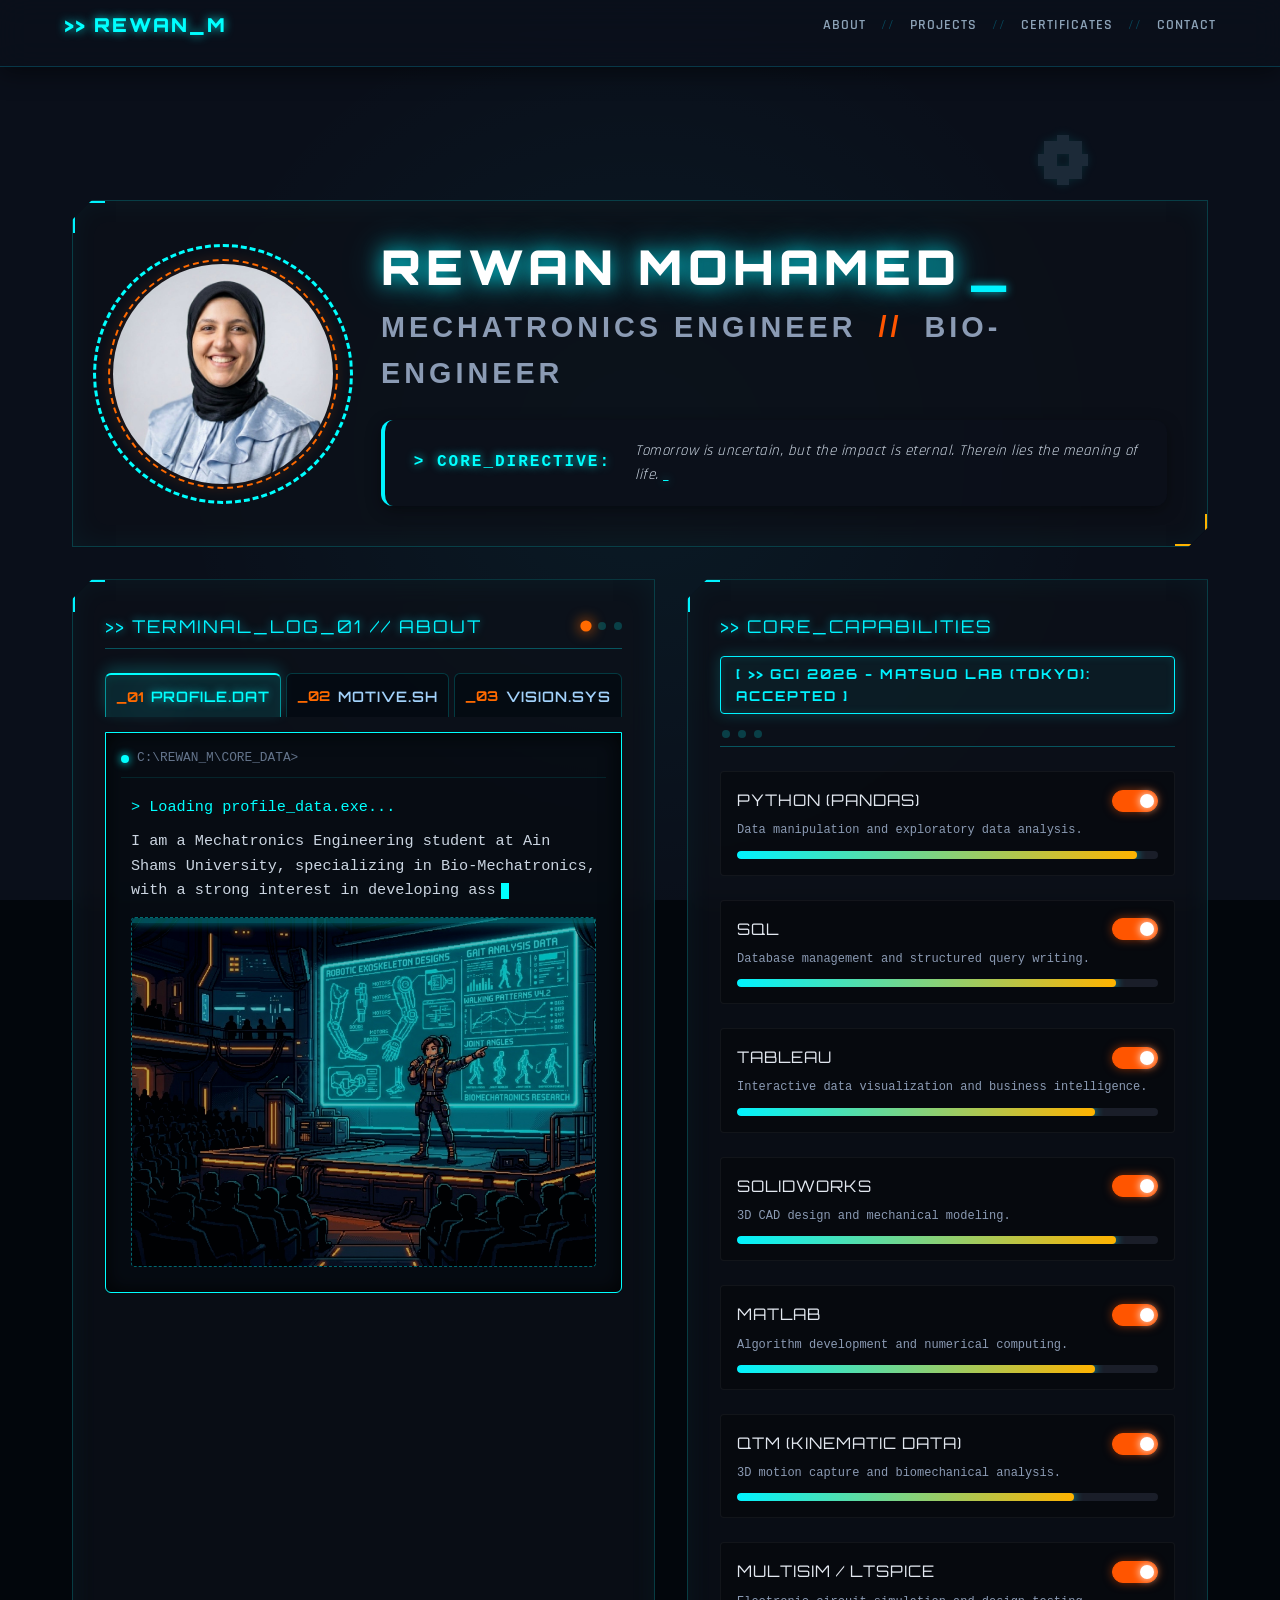
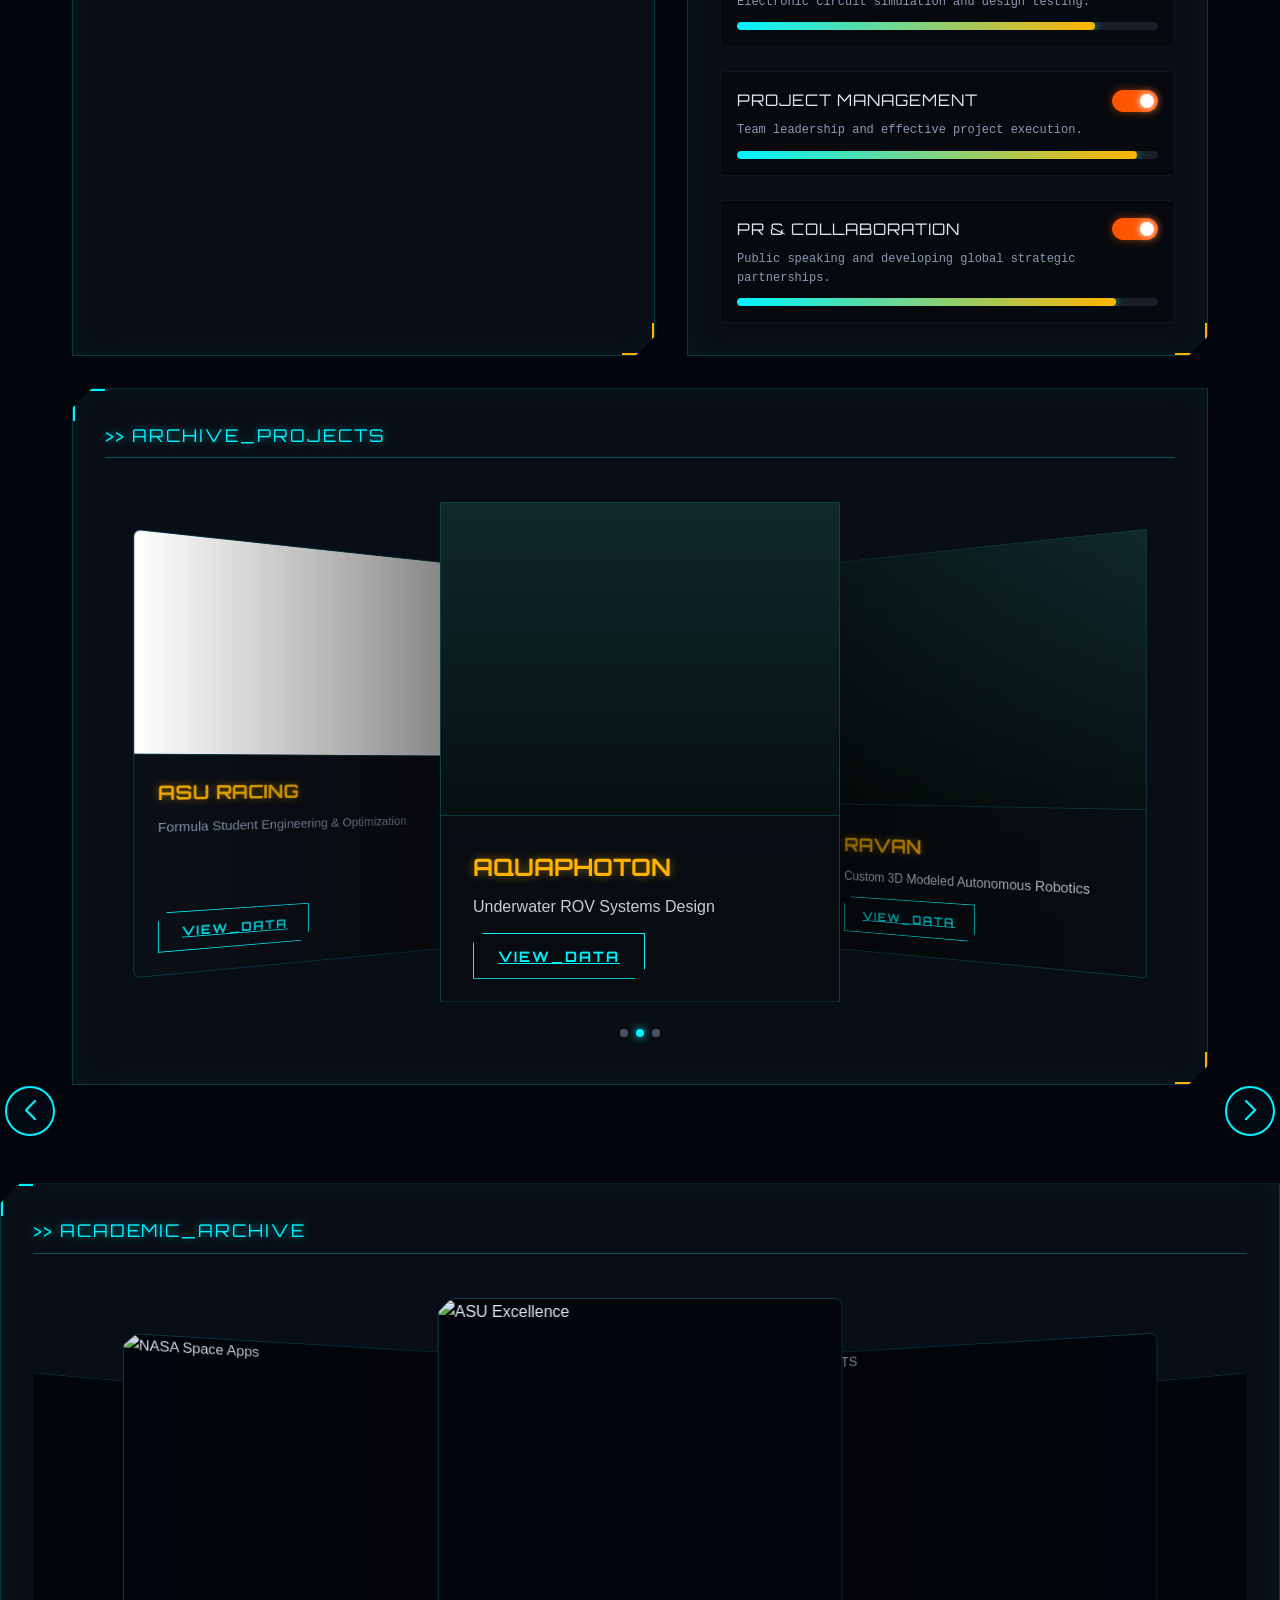
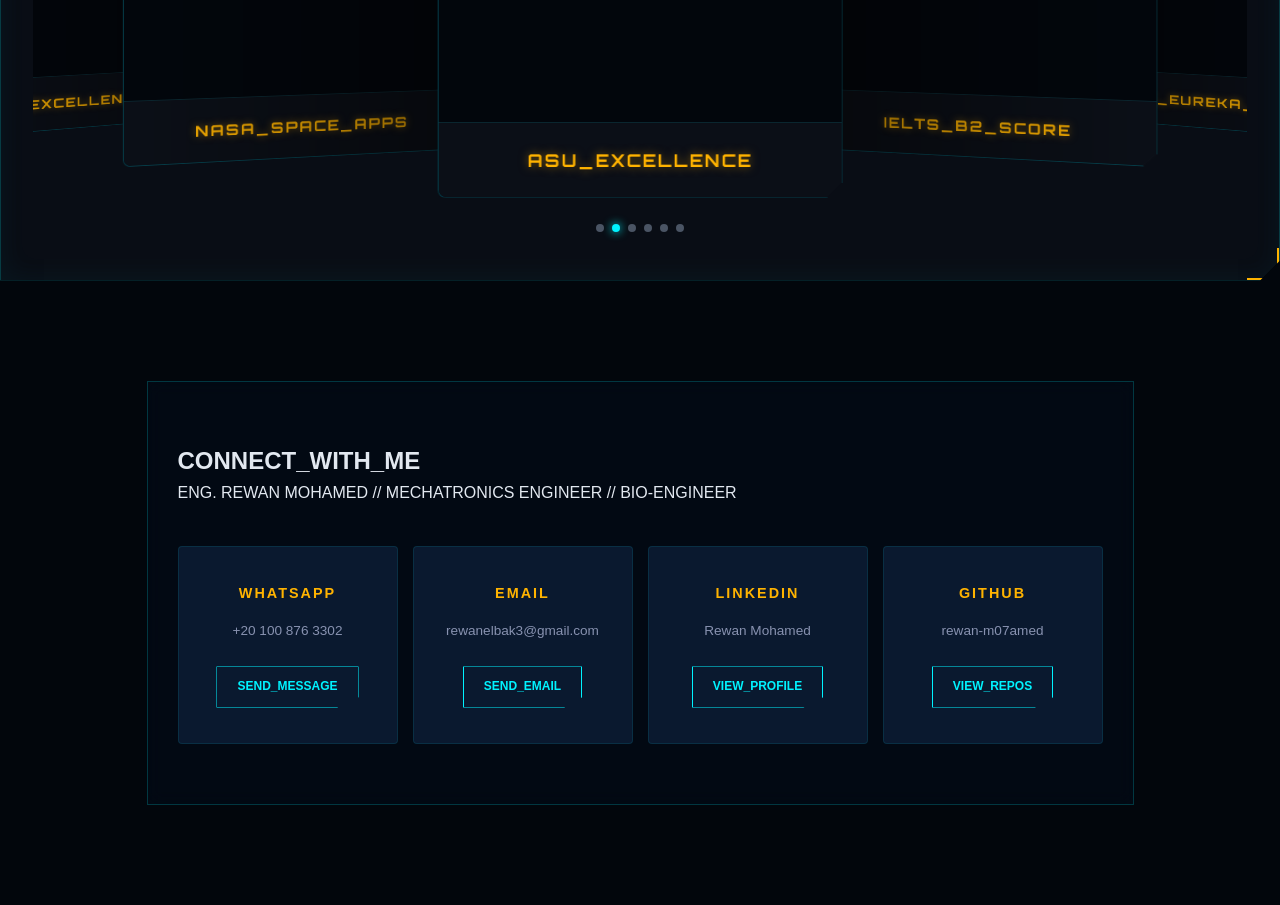
==== index.html @ 273f4caf "Add files via upload" ====
<!DOCTYPE html>
<html lang="en">

<head>
    <meta charset="UTF-8">
    <meta name="viewport" content="width=device-width, initial-scale=1.0">
    <title>Rewan Mohamed | Mechatronics & 3D Design</title>
    <meta name="description" content="Portfolio of Rewan Mohamed, Mechatronics Engineer & 3D Designer.">
    <!-- Swiper CSS -->
    <link rel="stylesheet" href="https://cdn.jsdelivr.net/npm/swiper@11/swiper-bundle.min.css" />
    <!-- Google Fonts -->
    <link
        href="https://fonts.googleapis.com/css2?family=Orbitron:wght@400;500;700;900&family=Rajdhani:wght@300;500;600;700&display=swap"
        rel="stylesheet">
    <link rel="stylesheet" href="style.css">
</head>

<body>

    <!-- Deep Background Mesh & Parallax -->
    <!-- True Deep Background Container -->
    <div class="minimal-lab-bg">
        <!-- Atmospheric Fog -->
        <div class="atmospheric-fog"></div>

        <!-- Floating Mechanical Elements (Fixed Positions) -->
        <div class="floating-mech-item mech-gear-set">
            <svg viewBox="0 0 16 16" fill="currentColor" shape-rendering="crispEdges" width="100%" height="100%">
                <path fill-rule="evenodd"
                    d="M6 0 h4 v2 h4 v4 h2 v4 h-2 v4 h-4 v2 h-4 v-2 h-4 v-4 h-2 v-4 h2 v-4 h4 v-2 z M6 6 h4 v4 h-4 z" />
            </svg>
        </div>
        <div class="floating-mech-item mech-gripper">
            <svg viewBox="0 0 16 16" fill="currentColor" shape-rendering="crispEdges" width="100%" height="100%">
                <path
                    d="M6 0h4v6h-4V0z M4 6h8v2H4V6z M2 8h4v6H2V8z M10 8h4v6h-4V8z M4 14h2v2H4v-2z M10 14h2v2h-2v-2z" />
            </svg>
        </div>
        <div class="floating-mech-item mech-microchip">
            <svg viewBox="0 0 16 16" fill="currentColor" shape-rendering="crispEdges" width="100%" height="100%">
                <path
                    d="M4 4h8v8H4V4z M6 2h1v2H6V2z M9 2h1v2H9V2z M6 12h1v2H6v-2z M9 12h1v2H9v-2z M2 6h2v1H2V6z M2 9h2v1H2V9z M12 6h2v1h-2V6z M12 9h2v1h-2V9z" />
            </svg>
        </div>
    </div>
    <!-- Floating Cyber Navbar -->
    <nav class="cyber-navbar veil-navbar">
        <div class="nav-logo">&gt;&gt; REWAN_M</div>
        <div class="nav-links">
            <a href="#about" class="nav-item">ABOUT</a>
            <a href="#projects" class="nav-item">PROJECTS</a>
            <a href="#certificates" class="nav-item">CERTIFICATES</a>
            <a href="#contact" class="nav-item">CONTACT</a>
        </div>
        <!-- Pixel Data Strip -->

    </nav>

    <main class="dashboard">
        <!-- Floating Profile Banner -->
        <header class="panel profile-banner" style="margin-top: 100px;">
            <div class="panel-corners"></div>
            <div class="profile-content">
                <div class="avatar-container">
                    <div class="radar-ring"></div>
                    <div class="inner-ring"></div>
                    <img src="rawan image.jpeg" alt="Rewan Mohamed" class="profile-image">
                </div>
                <div class="profile-info">
                    <div class="title-wrapper"
                        style="display: flex; align-items: flex-end; gap: 20px; white-space: nowrap;">
                        <h1 class="neon-text" style="margin-bottom: 0; font-size: clamp(2rem, 4vw, 3rem);">REWAN
                            MOHAMED<span class="bixel-cursor">_</span></h1>

                    </div>
                    <h2 class="subtitle" style="margin-top: 10px;">MECHATRONICS ENGINEER <span class="divider">//</span>
                        BIO-ENGINEER</h2>
                    <div class="system-status quote-badge">
                        <span class="status-label">&gt; CORE_DIRECTIVE:</span>
                        <span class="quote-text">
                            Tomorrow is uncertain, but the impact is eternal. Therein lies the meaning of life.<span
                                class="quote-cursor">_</span>
                        </span>
                    </div>
                </div>
            </div>
        </header>

        <!-- Terminal Module (Interactive Command Line) -->
        <section class="panel about-module" id="about">
            <div class="panel-corners"></div>
            <div class="panel-header">
                <span class="panel-title" id="terminal-title">&gt;&gt; TERMINAL_LOG_01</span>
                <span class="panel-controls">
                    <!-- النقط التلاتة بالترتيب -->
                    <i id="dot-about" class="indicator-dot"></i>
                    <i id="dot-motivation" class="indicator-dot"></i>
                    <i id="dot-vision" class="indicator-dot"></i>
                </span>
            </div>

            <div class="terminal-wrapper">
                <!-- 1. أزرار التحكم (التابات) اترفعوا فوق -->
                <div class="terminal-controls top-tabs">
                    <button class="cyber-tab active" data-target="about">
                        <span class="tab-index">_01</span>
                        <span class="tab-label">PROFILE.DAT</span>
                    </button>
                    <button class="cyber-tab" data-target="motivation">
                        <span class="tab-index">_02</span>
                        <span class="tab-label">MOTIVE.SH</span>
                    </button>
                    <button class="cyber-tab" data-target="vision">
                        <span class="tab-index">_03</span>
                        <span class="tab-label">VISION.SYS</span>
                    </button>
                </div>

                <!-- 2. شاشة العرض الداخلية -->
                <div class="terminal-display">
                    <div class="terminal-top-bar">
                        <span class="status-dot"></span>
                        <span class="path-text">C:\REWAN_M\CORE_DATA&gt;</span>
                    </div>

                    <div class="display-layout">
                        <!-- مساحة النص (دخلناها لجوا شوية) -->
                        <div class="terminal-body" id="terminal-screen">
                            <p class="cmd-text">&gt; Loading profile_data.exe...</p>
                            <span id="typed-text"></span><span class="typing-cursor"></span>
                        </div>

                        <!-- 3. مساحة عرض الصورة بستايل سايبربانك -->
                        <div class="terminal-image-container">
                            <div class="cyber-scanline"></div>
                            <!-- الصور دي هتتغير بالجافاسكريبت -->
                            <img id="dynamic-image" src="about-img.jpg" alt="AI Generated Visual">
                        </div>
                    </div>
                </div>
            </div>
        </section>
        <!-- Skills Dashboard -->
        <section class="panel skills-dashboard">
            <div class="panel-corners"></div>
            <div class="panel-header" style="flex-wrap: wrap; gap: 1rem;">
                <span class="panel-title">&gt;&gt; CORE_CAPABILITIES</span>
                <div class="gci-badge">[ &gt;&gt; GCI 2026 - MATSUO LAB (TOKYO): ACCEPTED ]</div>
                <span class="panel-controls">
                    <i></i><i></i><i></i>
                </span>
            </div>
            <div class="skills-grid">

                <!-- 1. Python -->
                <div class="skill-item">
                    <div class="skill-label">
                        <span>PYTHON (PANDAS)</span>
                        <div class="toggle">
                            <input type="checkbox" id="t1" checked disabled>
                            <label for="t1"></label>
                        </div>
                    </div>
                    <div class="skill-desc"
                        style="color: #8b9bb4; font-size: 0.75rem; margin-top: -5px; margin-bottom: 10px; font-family: monospace;">
                        Data manipulation and exploratory data analysis.</div>
                    <div class="progress-track">
                        <div class="progress-fill" style="width: 95%;"></div>
                        <div class="progress-glow" style="width: 95%;"></div>
                    </div>
                </div>

                <!-- 2. SQL -->
                <div class="skill-item">
                    <div class="skill-label">
                        <span>SQL</span>
                        <div class="toggle">
                            <input type="checkbox" id="t2" checked disabled>
                            <label for="t2"></label>
                        </div>
                    </div>
                    <div class="skill-desc"
                        style="color: #8b9bb4; font-size: 0.75rem; margin-top: -5px; margin-bottom: 10px; font-family: monospace;">
                        Database management and structured query writing.</div>
                    <div class="progress-track">
                        <div class="progress-fill" style="width: 90%;"></div>
                        <div class="progress-glow" style="width: 90%;"></div>
                    </div>
                </div>

                <!-- 3. Tableau -->
                <div class="skill-item">
                    <div class="skill-label">
                        <span>TABLEAU</span>
                        <div class="toggle">
                            <input type="checkbox" id="t3" checked disabled>
                            <label for="t3"></label>
                        </div>
                    </div>
                    <div class="skill-desc"
                        style="color: #8b9bb4; font-size: 0.75rem; margin-top: -5px; margin-bottom: 10px; font-family: monospace;">
                        Interactive data visualization and business intelligence.</div>
                    <div class="progress-track">
                        <div class="progress-fill" style="width: 85%;"></div>
                        <div class="progress-glow" style="width: 85%;"></div>
                    </div>
                </div>

                <!-- 4. SolidWorks -->
                <div class="skill-item">
                    <div class="skill-label">
                        <span>SOLIDWORKS</span>
                        <div class="toggle">
                            <input type="checkbox" id="t4" checked disabled>
                            <label for="t4"></label>
                        </div>
                    </div>
                    <div class="skill-desc"
                        style="color: #8b9bb4; font-size: 0.75rem; margin-top: -5px; margin-bottom: 10px; font-family: monospace;">
                        3D CAD design and mechanical modeling.</div>
                    <div class="progress-track">
                        <div class="progress-fill" style="width: 90%;"></div>
                        <div class="progress-glow" style="width: 90%;"></div>
                    </div>
                </div>

                <!-- 5. MATLAB -->
                <div class="skill-item">
                    <div class="skill-label">
                        <span>MATLAB</span>
                        <div class="toggle">
                            <input type="checkbox" id="t5" checked disabled>
                            <label for="t5"></label>
                        </div>
                    </div>
                    <div class="skill-desc"
                        style="color: #8b9bb4; font-size: 0.75rem; margin-top: -5px; margin-bottom: 10px; font-family: monospace;">
                        Algorithm development and numerical computing.</div>
                    <div class="progress-track">
                        <div class="progress-fill" style="width: 85%;"></div>
                        <div class="progress-glow" style="width: 85%;"></div>
                    </div>
                </div>

                <!-- 6. QTM -->
                <div class="skill-item">
                    <div class="skill-label">
                        <span>QTM (KINEMATIC DATA)</span>
                        <div class="toggle">
                            <input type="checkbox" id="t6" checked disabled>
                            <label for="t6"></label>
                        </div>
                    </div>
                    <div class="skill-desc"
                        style="color: #8b9bb4; font-size: 0.75rem; margin-top: -5px; margin-bottom: 10px; font-family: monospace;">
                        3D motion capture and biomechanical analysis.</div>
                    <div class="progress-track">
                        <div class="progress-fill" style="width: 80%;"></div>
                        <div class="progress-glow" style="width: 80%;"></div>
                    </div>
                </div>

                <!-- 7. MultiSim / LTSpice -->
                <div class="skill-item">
                    <div class="skill-label">
                        <span>MULTISIM / LTSPICE</span>
                        <div class="toggle">
                            <input type="checkbox" id="t7" checked disabled>
                            <label for="t7"></label>
                        </div>
                    </div>
                    <div class="skill-desc"
                        style="color: #8b9bb4; font-size: 0.75rem; margin-top: -5px; margin-bottom: 10px; font-family: monospace;">
                        Electronic circuit simulation and design testing.</div>
                    <div class="progress-track">
                        <div class="progress-fill" style="width: 85%;"></div>
                        <div class="progress-glow" style="width: 85%;"></div>
                    </div>
                </div>





                <!-- 10. Leadership & Project Management -->
                <div class="skill-item">
                    <div class="skill-label">
                        <span>PROJECT MANAGEMENT</span>
                        <div class="toggle">
                            <input type="checkbox" id="t10" checked disabled>
                            <label for="t10"></label>
                        </div>
                    </div>
                    <div class="skill-desc"
                        style="color: #8b9bb4; font-size: 0.75rem; margin-top: -5px; margin-bottom: 10px; font-family: monospace;">
                        Team leadership and effective project execution.</div>
                    <div class="progress-track">
                        <div class="progress-fill" style="width: 95%;"></div>
                        <div class="progress-glow" style="width: 95%;"></div>
                    </div>
                </div>

                <!-- 11. PR & Interregional Collaboration -->
                <div class="skill-item">
                    <div class="skill-label">
                        <span>PR & COLLABORATION</span>
                        <div class="toggle">
                            <input type="checkbox" id="t11" checked disabled>
                            <label for="t11"></label>
                        </div>
                    </div>
                    <div class="skill-desc"
                        style="color: #8b9bb4; font-size: 0.75rem; margin-top: -5px; margin-bottom: 10px; font-family: monospace;">
                        Public speaking and developing global strategic partnerships.</div>
                    <div class="progress-track">
                        <div class="progress-fill" style="width: 90%;"></div>
                        <div class="progress-glow" style="width: 90%;"></div>
                    </div>
                </div>



            </div>
        </section>

        <!-- Interactive Project Carousel -->
        <section id="projects" class="panel projects-module">
            <div class="panel-corners"></div>
            <div class="panel-header">
                <span class="panel-title">&gt;&gt; ARCHIVE_PROJECTS</span>
            </div>

            <div class="swiper mySwiper">
                <div class="swiper-wrapper">
                    <!-- Project 1 -->
                    <!-- Project 1 -->
                    <div class="swiper-slide project-slide">
                        <div class="project-card"
                            style="display: flex; flex-direction: column; background: #06101d; border: 1px solid rgba(0, 243, 255, 0.2); height: 500px; overflow: hidden; border-radius: 8px;">

                            <!-- حاوية الصورة: خليناها 50% من الكارت وعملنا زووم للوجو -->
                            <div class="project-img-top"
                                style="height: 50%; background: #fff; display: flex; align-items: center; justify-content: center; width: 100%; overflow: hidden;">
                                <img src="images/asu-racing-logo.jpg" alt="ASU Racing"
                                    style="width: 110%; height: 110%; object-fit: contain; transform: scale(1.3); transition: transform 0.3s ease;">
                                <!-- transform: scale(1.3) هو اللي بيعمل الزووم اللي طلبتيه -->
                            </div>

                            <!-- منطقة البيانات: النصف السفلي متوزع بانتظام -->
                            <div class="slide-content"
                                style="height: 50%; padding: 25px; background: rgba(12, 16, 24, 0.95); display: flex; flex-direction: column; justify-content: space-between;">
                                <div>
                                    <h3
                                        style="color: #ffb300; margin: 0 0 10px 0; font-family: 'Orbitron', sans-serif; font-size: 1.4rem;">
                                        ASU RACING</h3>
                                    <p style="color: #8b9bb4; font-size: 0.95rem; line-height: 1.5; margin: 0;">Formula
                                        Student Engineering & Optimization</p>
                                </div>

                                <a href="asu-racing.html" class="cyber-btn"
                                    style="width: fit-content; padding: 10px 25px; margin-top: 15px;">VIEW_DATA</a>
                            </div>
                        </div>
                    </div>
                    <!-- Project 2 -->
                    <div class="swiper-slide project-slide">
                        <div class="project-card">
                            <div class="project-overlay"></div>
                            <div class="slide-content">
                                <h3>AQUAPHOTON</h3>
                                <p>Underwater ROV Systems Design</p>
                                <a href="aquaphoton.html" class="cyber-btn">VIEW_DATA</a>
                            </div>
                        </div>
                    </div>
                    <!-- Project 3 -->
                    <div class="swiper-slide project-slide">
                        <div class="project-card">
                            <div class="project-overlay"></div>
                            <div class="slide-content">
                                <h3>RAVAN</h3>
                                <p>Custom 3D Modeled Autonomous Robotics</p>
                                <a href="ravan.html" class="cyber-btn">VIEW_DATA</a>
                            </div>
                        </div>
                    </div>
                </div>
                <!-- Pagination -->
                <div class="swiper-pagination"></div>
            </div>
        </section>
    </main>

    <!-- 1. استدعاء مكتبة Swiper أولاً -->
    <script src="https://cdn.jsdelivr.net/npm/swiper@11/swiper-bundle.min.js"></script>

    <!-- 2. سيكشن المشاريع (لازم يكون بره تاق السكريبت) -->
    <div class="projects-module swiper">
        <div class="swiper-wrapper">
            <!-- الكروت بتاعتك هنا -->
        </div>

        <!-- الأسهم الجانبية -->
        <div class="swiper-button-next"></div>
        <div class="swiper-button-prev"></div>
    </div>

    <!-- 3. استدعاء ملف البرمجة بتاعك في الآخر -->
    <script src="script.js"></script>

    <!-- 4. تفعيل الحركة (Navigation) -->
    <script>
        const swiper = new Swiper('.projects-module', {
            loop: true,
            // تفعيل الأسهم برمجياً
            navigation: {
                nextEl: '.swiper-button-next',
                prevEl: '.swiper-button-prev',
            },
            // باقي إعداداتك (slidesPerView, pagination, etc.)
        });
    </script>

    <!-- Interactive Certificates Carousel -->
    <!-- Interactive Certificates Carousel -->
    <section id="certificates" class="panel projects-module" style="margin-top: 50px;">
        <div class="panel-corners"></div>
        <div class="panel-header">
            <span class="panel-title">&gt;&gt; ACADEMIC_ARCHIVE</span>
        </div>

        <!-- السلايدر الخاص بالشهادات -->
        <div class="swiper certSwiper">
            <div class="swiper-wrapper">

                <!-- 1. NASA -->
                <div class="swiper-slide project-slide">
                    <div class="project-card"
                        style="display: flex; flex-direction: column; background: #06101d; border: 1px solid rgba(0, 243, 255, 0.2); height: 500px; overflow: hidden; border-radius: 8px;">
                        <div class="project-img-top"
                            style="height: 85%; background: #02060c; display: flex; align-items: center; justify-content: center; width: 100%; overflow: hidden;">
                            <img src="images/certificates/nasa-cert.jpeg" alt="NASA Space Apps"
                                style="width: 100%; height: 100%; object-fit: contain;">
                        </div>
                        <div class="slide-content"
                            style="height: 15%; padding: 15px; background: rgba(12, 16, 24, 0.95); display: flex; align-items: center; justify-content: center; border-top: 1px solid rgba(0, 243, 255, 0.1);">
                            <h3
                                style="color: #ffb300; margin: 0; font-family: 'Orbitron', sans-serif; font-size: 1.1rem; letter-spacing: 2px;">
                                NASA_SPACE_APPS</h3>
                        </div>
                    </div>
                </div>

                <!-- 2. ASU Excellence -->
                <div class="swiper-slide project-slide">
                    <div class="project-card"
                        style="display: flex; flex-direction: column; background: #06101d; border: 1px solid rgba(0, 243, 255, 0.2); height: 500px; overflow: hidden; border-radius: 8px;">
                        <div class="project-img-top"
                            style="height: 85%; background: #02060c; display: flex; align-items: center; justify-content: center; width: 100%; overflow: hidden;">
                            <img src="images/certificates/asu-excellence.jpeg" alt="ASU Excellence"
                                style="width: 100%; height: 100%; object-fit: contain;">
                        </div>
                        <div class="slide-content"
                            style="height: 15%; padding: 15px; background: rgba(12, 16, 24, 0.95); display: flex; align-items: center; justify-content: center; border-top: 1px solid rgba(0, 243, 255, 0.1);">
                            <h3
                                style="color: #ffb300; margin: 0; font-family: 'Orbitron', sans-serif; font-size: 1.1rem; letter-spacing: 2px;">
                                ASU_EXCELLENCE</h3>
                        </div>
                    </div>
                </div>

                <!-- 3. IELTS -->
                <div class="swiper-slide project-slide">
                    <div class="project-card"
                        style="display: flex; flex-direction: column; background: #06101d; border: 1px solid rgba(0, 243, 255, 0.2); height: 500px; overflow: hidden; border-radius: 8px;">
                        <div class="project-img-top"
                            style="height: 85%; background: #02060c; display: flex; align-items: center; justify-content: center; width: 100%; overflow: hidden;">
                            <img src="images/certificates/ielts-cert.jpeg" alt="IELTS"
                                style="width: 100%; height: 100%; object-fit: contain;">
                        </div>
                        <div class="slide-content"
                            style="height: 15%; padding: 15px; background: rgba(12, 16, 24, 0.95); display: flex; align-items: center; justify-content: center; border-top: 1px solid rgba(0, 243, 255, 0.1);">
                            <h3
                                style="color: #ffb300; margin: 0; font-family: 'Orbitron', sans-serif; font-size: 1.1rem; letter-spacing: 2px;">
                                IELTS_B2_SCORE</h3>
                        </div>
                    </div>
                </div>

                <!-- 4. AUC EUREKA -->
                <div class="swiper-slide project-slide">
                    <div class="project-card"
                        style="display: flex; flex-direction: column; background: #06101d; border: 1px solid rgba(0, 243, 255, 0.2); height: 500px; overflow: hidden; border-radius: 8px;">
                        <div class="project-img-top"
                            style="height: 85%; background: #02060c; display: flex; align-items: center; justify-content: center; width: 100%; overflow: hidden;">
                            <img src="images/certificates/auc-cert.jpeg" alt="AUC EUREKA"
                                style="width: 100%; height: 100%; object-fit: contain;">
                        </div>
                        <div class="slide-content"
                            style="height: 15%; padding: 15px; background: rgba(12, 16, 24, 0.95); display: flex; align-items: center; justify-content: center; border-top: 1px solid rgba(0, 243, 255, 0.1);">
                            <h3
                                style="color: #ffb300; margin: 0; font-family: 'Orbitron', sans-serif; font-size: 1.1rem; letter-spacing: 2px;">
                                AUC_EUREKA_2024</h3>
                        </div>
                    </div>
                </div>

                <!-- 5. ARM Microcontrollers -->
                <div class="swiper-slide project-slide">
                    <div class="project-card"
                        style="display: flex; flex-direction: column; background: #06101d; border: 1px solid rgba(0, 243, 255, 0.2); height: 500px; overflow: hidden; border-radius: 8px;">
                        <div class="project-img-top"
                            style="height: 85%; background: #02060c; display: flex; align-items: center; justify-content: center; width: 100%; overflow: hidden;">
                            <img src="images/certificates/arm-cert.jpeg" alt="ARM Microcontrollers"
                                style="width: 100%; height: 100%; object-fit: contain;">
                        </div>
                        <div class="slide-content"
                            style="height: 15%; padding: 15px; background: rgba(12, 16, 24, 0.95); display: flex; align-items: center; justify-content: center; border-top: 1px solid rgba(0, 243, 255, 0.1);">
                            <h3
                                style="color: #ffb300; margin: 0; font-family: 'Orbitron', sans-serif; font-size: 1.1rem; letter-spacing: 2px;">
                                ARM_MICROCONTROLLERS</h3>
                        </div>
                    </div>
                </div>

                <!-- 6. IDT Excellence -->
                <div class="swiper-slide project-slide">
                    <div class="project-card"
                        style="display: flex; flex-direction: column; background: #06101d; border: 1px solid rgba(0, 243, 255, 0.2); height: 500px; overflow: hidden; border-radius: 8px;">
                        <div class="project-img-top"
                            style="height: 85%; background: #02060c; display: flex; align-items: center; justify-content: center; width: 100%; overflow: hidden;">
                            <img src="images/certificates/idt-cert.jpeg" alt="IDT Excellence"
                                style="width: 100%; height: 100%; object-fit: contain;">
                        </div>
                        <div class="slide-content"
                            style="height: 15%; padding: 15px; background: rgba(12, 16, 24, 0.95); display: flex; align-items: center; justify-content: center; border-top: 1px solid rgba(0, 243, 255, 0.1);">
                            <h3
                                style="color: #ffb300; margin: 0; font-family: 'Orbitron', sans-serif; font-size: 1.1rem; letter-spacing: 2px;">
                                IDT_EXCELLENCE</h3>
                        </div>
                    </div>
                </div>

            </div>
            <!-- Pagination -->
            <div class="swiper-pagination"></div>
        </div>
    </section>

    <!-- كود التشغيل المعزول مباشرة تحت السكشن -->
    <script>
        document.addEventListener("DOMContentLoaded", function () {
            const isolatedCertSwiper = new Swiper(".certSwiper", {
                effect: "coverflow",
                grabCursor: true,
                centeredSlides: true,
                slidesPerView: "auto",
                coverflowEffect: {
                    rotate: 20,
                    stretch: 0,
                    depth: 250,
                    modifier: 1,
                    slideShadows: true,
                },
                loop: true,
                autoplay: {
                    delay: 2500,
                    disableOnInteraction: false,
                },
                breakpoints: {
                    320: { slidesPerView: 1.2 },
                    768: { slidesPerView: 2 },
                    1024: { slidesPerView: 3 }
                },
                pagination: {
                    el: ".certSwiper .swiper-pagination",
                    clickable: true,
                },
            });
        });
    </script>

    <!-- Contact Section -->
    <section id="contact" class="contact-section">
        <div class="container">
            <div class="contact-frame cyber-border">
                <div class="contact-header">
                    <h2 class="glitch-text" data-text="CONNECT_WITH_ME">CONNECT_WITH_ME</h2>
                    <p class="contact-subtitle">ENG. REWAN MOHAMED // MECHATRONICS ENGINEER // BIO-ENGINEER</p>
                </div>

                <div class="contact-row">
                    <!-- WhatsApp -->
                    <div class="contact-card-navy">
                        <h3>WHATSAPP</h3>
                        <p>+20 100 876 3302</p>
                        <a href="https://wa.me/201008763302" target="_blank" class="cyber-link">SEND_MESSAGE</a>
                    </div>

                    <!-- Email -->
                    <div class="contact-card-navy">
                        <h3>EMAIL</h3>
                        <p>rewanelbak3@gmail.com</p>
                        <a href="mailto:rewanelbak3@gmail.com" class="cyber-link">SEND_EMAIL</a>
                    </div>

                    <!-- LinkedIn -->
                    <div class="contact-card-navy">
                        <h3>LINKEDIN</h3>
                        <p>Rewan Mohamed</p>
                        <a href="https://www.linkedin.com/in/rewan-mohamed-231a5b276/" target="_blank"
                            class="cyber-link">VIEW_PROFILE</a>
                    </div>

                    <!-- GitHub (تمت إضافته) -->
                    <div class="contact-card-navy">
                        <h3>GITHUB</h3>
                        <p>rewan-m07amed</p>
                        <a href="https://github.com/rewan-m07amed" target="_blank" class="cyber-link">VIEW_REPOS</a>
                    </div>
                </div>
            </div>
        </div>
    </section>





</body>

</html>
---- style.css ----
@import url('https://fonts.googleapis.com/css2?family=Press+Start+2P&display=swap');

:root {
    --bg-dark: #07090e;
    --panel-bg: rgba(12, 16, 24, 0.75);
    --neon-cyan: #00f3ff;
    --neon-cyan-dim: rgba(0, 243, 255, 0.2);
    --electric-gold: #ffb300;
    --electric-orange: #ff5500;
    --text-main: #e0e6ed;
    --text-muted: #8b9bb4;

    --font-heading: 'Orbitron', sans-serif;
    --font-body: 'Rajdhani', sans-serif;
}

* {
    margin: 0;
    padding: 0;
    box-sizing: border-box;
}

body {
    background-color: #060e1c;
    color: var(--text-main);
    font-family: var(--font-body);
    min-height: 100vh;
    overflow-x: hidden;
    position: relative;
}

/* Background grid removed, replaced by body background */

/* --- Minimalist Lab Background --- */
.minimal-lab-bg {
    position: fixed;
    top: 0;
    left: 0;
    width: 100vw;
    height: 100vh;
    z-index: -5;
    pointer-events: none;
    overflow: hidden;
    background-color: #0a0f1a;
}

.atmospheric-fog {
    position: absolute;
    top: 50%;
    left: 50%;
    width: 100vw;
    height: 100vh;
    transform: translate(-50%, -50%);
    background: radial-gradient(circle, rgba(0, 243, 255, 0.05) 0%, transparent 60%);
}

.floating-mech-item {
    position: absolute;
    width: 50px;
    height: 50px;
    color: #1c2a38;
    image-rendering: pixelated;
    animation: floatSlow 10s ease-in-out infinite;
    filter: drop-shadow(0 0 5px rgba(0, 243, 255, 0.1));
}

.mech-gear-set {
    top: 15%;
    right: 15%;
    animation-delay: 0s;
}

.mech-gripper {
    bottom: 20%;
    left: 10%;
    animation-delay: -3s;
}

.mech-microchip {
    top: 30%;
    left: 20%;
    width: 40px;
    height: 40px;
    animation-delay: -6s;
}

@keyframes floatSlow {

    0%,
    100% {
        transform: translateY(0) rotate(0deg);
    }

    50% {
        transform: translateY(-20px) rotate(5deg);
    }
}

/* --- Floating Cyber Navbar --- */
.cyber-navbar.veil-navbar {
    position: fixed;
    top: 0;
    left: 0;
    width: 100%;
    border-radius: 0;
    padding: 10px 5%;
    z-index: 10000;
    background: rgba(10, 16, 28, 0.7);
    backdrop-filter: blur(15px);
    -webkit-backdrop-filter: blur(15px);
    border-bottom: 1px solid rgba(0, 212, 255, 0.2);
    display: flex;
    justify-content: space-between;
    align-items: center;
    box-shadow: 0 5px 25px rgba(0, 0, 0, 0.5);
    padding-bottom: 25px;
    /* Extra space to fit the data strip */
}

.pixel-data-strip {
    position: absolute;
    bottom: 0;
    left: 0;
    width: 100%;
    background: rgba(0, 212, 255, 0.1);
    color: var(--neon-cyan, #00f3ff);
    font-family: 'Press Start 2P', monospace;
    font-size: 8px;
    padding: 4px 5%;
    letter-spacing: 2px;
    border-top: 1px dashed rgba(0, 212, 255, 0.3);
    white-space: nowrap;
    overflow: hidden;
}

.nav-logo {
    font-family: var(--font-heading, 'Orbitron', monospace);
    color: #00FFFF;
    font-weight: 900;
    font-size: 1.2rem;
    letter-spacing: 2px;
    text-shadow: 0 0 10px rgba(0, 255, 255, 0.8);
    cursor: pointer;
}

.nav-links {
    display: flex;
    align-items: center;
    gap: 15px;
}

.nav-item {
    text-decoration: none;
    color: #8da3b8;
    font-family: var(--font-body, 'Rajdhani', sans-serif);
    font-size: 14px;
    font-weight: 600;
    text-transform: uppercase;
    letter-spacing: 1px;
    transition: all 0.3s ease;
}

.nav-item:hover {
    color: #00FFFF;
    text-shadow: 0 0 8px rgba(0, 255, 255, 0.8);
}

.nav-item:not(:last-child)::after {
    content: '//';
    color: rgba(0, 212, 255, 0.3);
    margin-left: 15px;
    pointer-events: none;
    font-weight: 400;
    text-shadow: none;
}

/* Layout */
.dashboard {
    display: grid;
    grid-template-columns: 1fr;
    gap: 2rem;
    max-width: 1200px;
    margin: 100px auto 3rem auto;
    /* Added margin-top 100px for Veil Navbar */
    padding: 0 2rem;
}

@media (min-width: 900px) {
    .dashboard {
        grid-template-columns: 1fr 1fr;
    }

    .profile-banner {
        grid-column: 1 / -1;
    }

    .projects-module {
        grid-column: 1 / -1;
    }
}

/* Base Panel Styling */
.panel {
    background: var(--panel-bg);
    backdrop-filter: blur(12px);
    -webkit-backdrop-filter: blur(12px);
    border: 1px solid var(--neon-cyan-dim);
    position: relative;
    padding: 2rem;
    box-shadow: 0 0 20px rgba(0, 0, 0, 0.5), inset 0 0 30px rgba(0, 243, 255, 0.05);
    /* Sci-Fi Cutout Corners */
    clip-path: polygon(20px 0,
            100% 0,
            100% calc(100% - 20px),
            calc(100% - 20px) 100%,
            0 100%,
            0 20px);
    transition: transform 0.3s ease, box-shadow 0.3s ease;
}

.panel:hover {
    box-shadow: 0 0 25px rgba(0, 243, 255, 0.2), inset 0 0 30px rgba(0, 243, 255, 0.1);
}

/* Decorative panel elements */
.panel-corners {
    position: absolute;
    inset: 0;
    pointer-events: none;
    border: 2px solid transparent;
}

.panel-corners::before {
    content: '';
    position: absolute;
    top: -2px;
    left: -2px;
    width: 30px;
    height: 30px;
    border-top: 2px solid var(--neon-cyan);
    border-left: 2px solid var(--neon-cyan);
}

.panel-corners::after {
    content: '';
    position: absolute;
    bottom: -2px;
    right: -2px;
    width: 30px;
    height: 30px;
    border-bottom: 2px solid var(--electric-gold);
    border-right: 2px solid var(--electric-gold);
}

.panel-header {
    display: flex;
    justify-content: space-between;
    align-items: center;
    margin-bottom: 1.5rem;
    padding-bottom: 0.5rem;
    border-bottom: 1px solid rgba(0, 243, 255, 0.3);
}

.panel-title {
    font-family: var(--font-heading);
    color: var(--neon-cyan);
    font-size: 1.1rem;
    letter-spacing: 2px;
    text-shadow: 0 0 8px rgba(0, 243, 255, 0.6);
}

.panel-controls i {
    display: inline-block;
    width: 8px;
    height: 8px;
    background: var(--neon-cyan-dim);
    margin-left: 4px;
    border-radius: 50%;
}

.panel-controls i:last-child {
    background: var(--electric-orange);
}

/* --- Profile Banner --- */
.profile-banner {
    padding: 40px;
}

.profile-content {
    display: flex;
    align-items: center;
    gap: 3rem;
    flex-wrap: wrap;
}

.avatar-container {
    width: 220px;
    height: 220px;
    position: relative;
    border-radius: 50%;
    flex-shrink: 0;
}

.radar-ring {
    position: absolute;
    inset: -20px;
    border-radius: 50%;
    border: 3px dashed #00ffff;
    image-rendering: pixelated;
    pointer-events: none;
    /* بطأنا الحركة لـ 6 ثواني عشان الإضاءة تاخد وقتها */
    animation: spinClockwise 60s linear infinite, bulbGlow 6s ease-in-out infinite;
}

/* تأثير توهج اللمبة البطيء والناعم */
@keyframes bulbGlow {

    0%,
    100% {
        /* إضاءة خافتة جداً وملمومة (اللمبة هادية) */
        box-shadow: 0 0 10px 0px rgba(0, 255, 255, 0.1), inset 0 0 10px 0px rgba(0, 255, 255, 0.1);
        filter: drop-shadow(0 0 2px rgba(0, 255, 255, 0.2));
    }

    50% {
        /* إضاءة اللمبة بتزيد وتنتشر في الفراغ بنعومة (بدون حواف حادة) */
        box-shadow: 0 0 15px 2px rgba(0, 255, 255, 0.45), inset 0 0 20px 2px rgba(0, 255, 255, 0.3);
        filter: drop-shadow(0 0 10px rgba(0, 255, 255, 0.7));
    }
}

.inner-ring {
    position: absolute;
    inset: -5px;
    border-radius: 50%;
    border: 2px dashed #ff6a00;
    image-rendering: pixelated;
    filter: drop-shadow(0 0 5px rgba(255, 106, 0, 0.5));
    pointer-events: none;
    animation: spinCounterClockwise 70s linear infinite;
}

@keyframes spinClockwise {
    0% {
        transform: rotate(0deg);
    }

    100% {
        transform: rotate(360deg);
    }
}

@keyframes spinCounterClockwise {
    0% {
        transform: rotate(0deg);
    }

    100% {
        transform: rotate(-360deg);
    }
}

.profile-image {
    width: 100%;
    height: 100%;
    border-radius: 50%;
    object-fit: cover;
    position: relative;
    z-index: 2;
}

/* --- 3. Bixel Blinking Cursor --- */
.bixel-cursor {
    font-family: 'Press Start 2P', monospace;
    color: var(--neon-cyan);
    font-size: 0.8em;
    margin-left: 10px;
    text-shadow: 0 0 10px rgba(0, 243, 255, 0.8);
    animation: bixelBlink 1s step-end infinite;
    vertical-align: bottom;
}

@keyframes bixelBlink {

    0%,
    100% {
        opacity: 1;
    }

    50% {
        opacity: 0;
    }
}

.profile-info {
    flex: 1;
}

.neon-text {
    font-family: var(--font-heading);
    font-size: clamp(3rem, 5vw, 5.5rem);
    font-weight: 900;
    color: #fff;
    text-shadow:
        0 0 20px rgba(0, 243, 255, 0.8),
        0 0 40px rgba(0, 243, 255, 0.4);
    margin-bottom: 0.5rem;
    letter-spacing: 5px;
    line-height: 1.1;
}

/* --- 1. Data Visualization Waveform --- */
.data-widget {
    display: flex;
    align-items: flex-end;
    gap: 4px;
    height: 45px;
    margin-bottom: 15px;
    /* Alignment tweak */
}

.data-widget .bar {
    width: 6px;
    background: rgba(0, 212, 255, 0.6);
    box-shadow: 0 0 10px rgba(0, 212, 255, 0.4);
    border-radius: 2px;
    transform-origin: bottom;
    animation: equalize 1s infinite ease-in-out alternate;
}

.data-widget .bar:nth-child(1) {
    height: 40%;
    animation-duration: 0.7s;
}

.data-widget .bar:nth-child(2) {
    height: 80%;
    animation-duration: 0.9s;
}

.data-widget .bar:nth-child(3) {
    height: 100%;
    animation-duration: 0.6s;
}

.data-widget .bar:nth-child(4) {
    height: 60%;
    animation-duration: 0.8s;
}

.data-widget .bar:nth-child(5) {
    height: 50%;
    animation-duration: 0.5s;
}

@keyframes equalize {
    0% {
        transform: scaleY(0.3);
        opacity: 0.5;
    }

    100% {
        transform: scaleY(1);
        opacity: 1;
    }
}

.subtitle {
    font-size: 1.8rem;
    color: var(--text-muted);
    font-weight: 700;
    letter-spacing: 4px;
    margin-bottom: 1.5rem;
}

.subtitle .divider {
    color: var(--electric-orange);
    margin: 0 10px;
}

/* --- Quote / Directive Badge --- */
.system-status.quote-badge {
    display: flex;
    align-items: center;
    /* Vertical centering */
    gap: 1.5rem;
    /* Gap between label and quote */
    background: rgba(10, 16, 28, 0.6);
    padding: 1.2rem 1.8rem;
    border-radius: 12px;
    border-left: 4px solid var(--neon-cyan);
    width: fit-content;
    max-width: 800px;
    box-shadow: 0 4px 15px rgba(0, 0, 0, 0.4);
}

.quote-badge .status-label {
    color: #00ffff;
    text-shadow: 0 0 8px rgba(0, 255, 255, 0.8);
    font-family: 'Consolas', monospace;
    font-weight: bold;
    letter-spacing: 2px;
    white-space: nowrap;
}

.quote-badge .quote-text {
    color: #cbd5e1;
    font-style: italic;
    font-family: var(--font-body, 'Rajdhani', sans-serif);
    font-size: 15px;
    letter-spacing: 0.5px;
    line-height: 1.6;
}

.quote-badge .quote-cursor {
    color: #00ffff;
    font-weight: bold;
    font-style: normal;
    margin-left: 4px;
    text-shadow: 0 0 8px rgba(0, 255, 255, 0.8);
    animation: blinker 1s step-end infinite;
}

.status-bar {
    flex: 1;
    height: 12px;
    background: #222;
    border-radius: 6px;
    overflow: hidden;
}

.status-fill {
    height: 100%;
    background: var(--neon-cyan);
    box-shadow: 0 0 10px var(--neon-cyan);
    width: 0%;
    animation: bootUp 2.5s cubic-bezier(0.1, 0.8, 0.2, 1) forwards;
}

@keyframes bootUp {
    0% {
        width: 0%;
    }

    100% {
        width: 100%;
    }
}

.blink {
    color: var(--neon-cyan);
    font-weight: bold;
    text-shadow: 0 0 8px var(--neon-cyan);
    animation: blinkGlow 2s infinite;
}

@keyframes blinkGlow {

    0%,
    100% {
        opacity: 1;
        text-shadow: 0 0 10px var(--neon-cyan);
    }

    50% {
        opacity: 0.5;
        text-shadow: 0 0 2px var(--neon-cyan);
    }
}

/* --- About Module (Terminal) --- */
.terminal-content {
    font-family: 'Consolas', monospace;
    font-size: 1.1rem;
    line-height: 1.6;
    color: var(--text-main);
}

.terminal-content p {
    margin-bottom: 0.8rem;
    min-height: 1.6rem;
    /* Keeps layout stable while typing */
}

.highlight {
    color: var(--electric-gold);
    text-shadow: 0 0 8px var(--electric-gold);
}

.bio-text {
    margin: 1.5rem 0;
    padding-left: 1rem;
    border-left: 2px solid var(--neon-cyan-dim);
    color: var(--text-muted);
}

.typewriter-cursor::after {
    content: '_';
    color: var(--neon-cyan);
    animation: blinker 1s step-end infinite;
}

.typewriter-hidden {
    display: none;
}

.gci-badge {
    background: rgba(0, 243, 255, 0.05);
    border: 1px solid var(--neon-cyan);
    padding: 6px 15px;
    border-radius: 4px;
    /* Tech-rectangle shape */
    color: var(--neon-cyan);
    font-family: var(--font-heading);
    font-size: 0.85rem;
    font-weight: 700;
    letter-spacing: 2px;
    box-shadow: 0 0 15px rgba(0, 243, 255, 0.2), inset 0 0 8px rgba(0, 243, 255, 0.1);
    animation: badgePulse 2s infinite alternate;
}

@keyframes badgePulse {
    0% {
        opacity: 0.8;
        box-shadow: 0 0 5px rgba(0, 243, 255, 0.2);
        text-shadow: 0 0 5px var(--neon-cyan);
    }

    100% {
        opacity: 1;
        box-shadow: 0 0 20px rgba(0, 243, 255, 0.6);
        text-shadow: 0 0 15px var(--neon-cyan);
    }
}

.cursor {
    display: inline-block;
    width: 10px;
    height: 1.2rem;
    background: var(--neon-cyan);
    animation: blinker 1s step-end infinite;
    vertical-align: middle;
}

/* --- Skills Dashboard --- */
.skills-grid {
    display: flex;
    flex-direction: column;
    gap: 1.5rem;
}

.skill-item {
    background: rgba(0, 0, 0, 0.3);
    padding: 1rem;
    border-radius: 4px;
    border: 1px solid rgba(255, 255, 255, 0.05);
}

.skill-label {
    display: flex;
    justify-content: space-between;
    align-items: center;
    font-family: var(--font-heading);
    font-size: 1rem;
    margin-bottom: 0.8rem;
    letter-spacing: 1px;
}

/* Stylized Toggle Switch */
.toggle {
    position: relative;
    width: 46px;
    height: 22px;
}

.toggle input {
    display: none;
}

.toggle label {
    position: absolute;
    cursor: pointer;
    inset: 0;
    background-color: #111;
    border: 1px solid #333;
    border-radius: 12px;
    transition: 0.4s;
}

.toggle label:before {
    position: absolute;
    content: "";
    height: 14px;
    width: 14px;
    left: 3px;
    bottom: 3px;
    background-color: #555;
    border-radius: 50%;
    transition: 0.4s;
}

.toggle input:checked+label {
    background-color: var(--electric-orange);
    border-color: var(--electric-orange);
    box-shadow: 0 0 10px rgba(255, 85, 0, 0.5);
}

.toggle input:checked+label:before {
    transform: translateX(24px);
    background-color: #fff;
    box-shadow: 0 0 8px #fff;
}

.progress-track {
    width: 100%;
    height: 8px;
    background: #1a1e29;
    border-radius: 4px;
    position: relative;
    overflow: hidden;
}

.progress-fill {
    height: 100%;
    background: linear-gradient(90deg, var(--neon-cyan), var(--electric-gold));
    border-radius: 4px;
    position: relative;
    z-index: 2;
}

.progress-glow {
    position: absolute;
    top: 0;
    left: 0;
    height: 100%;
    background: var(--neon-cyan);
    filter: blur(5px);
    opacity: 0.7;
    z-index: 1;
}

/* --- Project Carousel --- */
.projects-module {
    overflow: hidden;
}

.swiper {
    width: 100%;
    padding-top: 20px;
    padding-bottom: 50px;
}

.swiper-slide {
    width: 300px;
    height: 400px;
}

@media (min-width: 768px) {
    .swiper-slide {
        width: 400px;
        height: 500px;
    }
}

.project-card {
    width: 100%;
    height: 100%;
    background: #111;
    border: 1px solid var(--neon-cyan-dim);
    clip-path: polygon(15px 0, 100% 0, 100% calc(100% - 15px), calc(100% - 15px) 100%, 0 100%, 0 15px);
    position: relative;
    display: flex;
    align-items: flex-end;
    background-size: cover;
    background-position: center;
    transition: all 0.3s ease;
}

/* Placeholder backgrounds for projects */
.swiper-slide:nth-child(1) .project-card {
    background-image: url('https://images.unsplash.com/photo-1517224213985-c0d15e9663db?ixlib=rb-4.0.3&auto=format&fit=crop&w=800&q=80');
}

.swiper-slide:nth-child(2) .project-card {
    background-image: url('https://images.unsplash.com/photo-1518531933037-91b2f5f229cc?ixlib=rb-4.0.3&auto=format&fit=crop&w=800&q=80');
}

.swiper-slide:nth-child(3) .project-card {
    background-image: url('https://images.unsplash.com/photo-1485827404703-89b55fcc595e?ixlib=rb-4.0.3&auto=format&fit=crop&w=800&q=80');
}

.project-overlay {
    position: absolute;
    inset: 0;
    background: linear-gradient(to top, rgba(0, 0, 0, 0.9) 0%, rgba(0, 243, 255, 0.1) 100%);
    z-index: 1;
}

.slide-content {
    position: relative;
    z-index: 2;
    padding: 2rem;
    width: 100%;
    border-top: 1px solid rgba(0, 243, 255, 0.2);
    background: rgba(10, 15, 20, 0.85);
    backdrop-filter: blur(5px);
}

.slide-content h3 {
    font-family: var(--font-heading);
    color: var(--electric-gold);
    font-size: 1.5rem;
    margin-bottom: 0.5rem;
    text-shadow: 0 0 10px rgba(255, 179, 0, 0.5);
}

.slide-content p {
    color: #ccc;
    font-size: 1rem;
    margin-bottom: 1.5rem;
}

.cyber-btn {
    background: transparent;
    color: var(--neon-cyan);
    font-family: var(--font-heading);
    font-size: 0.9rem;
    font-weight: bold;
    letter-spacing: 2px;
    padding: 0.8rem 1.5rem;
    border: 1px solid var(--neon-cyan);
    cursor: pointer;
    position: relative;
    overflow: hidden;
    transition: 0.3s;
    clip-path: polygon(10px 0, 100% 0, 100% calc(100% - 10px), calc(100% - 10px) 100%, 0 100%, 0 10px);
}

.cyber-btn:hover {
    background: var(--neon-cyan);
    color: #000;
    box-shadow: 0 0 20px var(--neon-cyan);
}

.swiper-pagination-bullet {
    background: var(--text-muted) !important;
    opacity: 0.5 !important;
}

.swiper-pagination-bullet-active {
    background: var(--neon-cyan) !important;
    box-shadow: 0 0 10px var(--neon-cyan) !important;
    opacity: 1 !important;
}



/* تنسيق شاشة العرض جوا التيرمينال */
.terminal-screen {
    flex-grow: 1;
    margin-bottom: 20px;
    font-size: 15px;
    line-height: 1.6;
    color: #cbd5e1;
}

.terminal-screen .cmd-text {
    color: #00ffff;
    font-family: monospace;
    margin-bottom: 10px;
    display: block;
}

/* تنسيق منطقة أزرار الأوامر */
.terminal-commands {
    display: flex;
    gap: 15px;
    flex-wrap: wrap;
    border-top: 1px dashed rgba(0, 255, 255, 0.2);
    padding-top: 15px;
}

/* تنسيق زراير الأوامر نفسها */
.cmd-btn {
    background: transparent;
    border: 1px solid rgba(0, 255, 255, 0.3);
    color: #a0aec0;
    font-family: 'Orbitron', monospace;
    font-size: 0.85rem;
    cursor: pointer;
    padding: 8px 12px;
    border-radius: 4px;
    transition: all 0.3s ease;
}

/* لما تقفي بالماوس أو الزرار يكون شغال */
.cmd-btn:hover,
.cmd-btn.active {
    background: rgba(0, 255, 255, 0.1);
    border-color: #00ffff;
    color: #00ffff;
    text-shadow: 0 0 8px rgba(0, 255, 255, 0.6);
    box-shadow: 0 0 10px rgba(0, 255, 255, 0.2);
}

/* مؤشر الكتابة اللي بينور ويطفي */
.typing-cursor {
    display: inline-block;
    width: 8px;
    height: 16px;
    background-color: #00ffff;
    vertical-align: text-bottom;
    animation: blinkCursor 1s step-end infinite;
    margin-left: 5px;
}

@keyframes blinkCursor {
    50% {
        opacity: 0;
    }
}

/* الحاوية الأساسية */
.terminal-wrapper {
    display: flex;
    flex-direction: column;
    gap: 15px;
    margin-top: 10px;
}

/* تصميم الشاشة الداخلية */
.terminal-display {
    background: rgba(4, 10, 18, 0.6);
    border: 1px solid rgba(0, 255, 255, 0.15);
    border-radius: 4px;
    min-height: 160px;
    /* الارتفاع المثالي عشان ميكونش فيه فراغ كبير */
    padding: 12px 15px;
    box-shadow: inset 0 0 20px rgba(0, 0, 0, 0.8);
}

/* شريط المسار فوق الشاشة */
.terminal-top-bar {
    display: flex;
    align-items: center;
    gap: 8px;
    border-bottom: 1px solid rgba(0, 255, 255, 0.1);
    padding-bottom: 8px;
    margin-bottom: 12px;
}

.status-dot {
    width: 8px;
    height: 8px;
    background-color: #00ffff;
    border-radius: 50%;
    box-shadow: 0 0 8px #00ffff;
    animation: blinkCursor 2s infinite;
}

.path-text {
    font-family: monospace;
    font-size: 0.8rem;
    color: #64748b;
}

/* الحاوية الأساسية */
.terminal-wrapper {
    display: flex;
    flex-direction: column;
    margin-top: 10px;
}

/* التابات فوق الشاشة */
.terminal-controls.top-tabs {
    display: flex;
    gap: 5px;
    margin-bottom: 0;
    /* لزقناها في الشاشة من تحت */
    padding-bottom: 0;
    border-top: none;
}

/* تنسيق التابات عشان العناوين تكون في النص والمسافات متوازية */
/* تنسيق التابات (المستطيلات) الأساسي */
.cyber-tab {
    flex: 1;
    background: rgba(4, 10, 18, 0.8);
    border: 1px solid rgba(0, 255, 255, 0.2);
    border-bottom: none;
    padding: 12px 10px;
    display: flex;
    align-items: center;
    justify-content: center;
    /* العناوين في النص بالظبط */
    gap: 8px;
    cursor: pointer;
    transition: all 0.3s ease;
    border-radius: 6px 6px 0 0;
    opacity: 1;
}

/* 1. تأثير المستطيل لما تقفي عليه بالماوس */
.cyber-tab:hover {
    background: rgba(0, 255, 255, 0.05);
    box-shadow: 0 -2px 10px rgba(0, 255, 255, 0.1);
}

/* 2. تأثير المستطيل لما تضغطي عليه ويشتغل (الإضاءة اللي طلبتيها) */
.cyber-tab.active {
    background: rgba(0, 255, 255, 0.1);
    /* خلفية منورة شوية */
    border-color: rgba(0, 255, 255, 0.5);
    border-top: 2px solid #00ffff;
    /* خط نيون من فوق */
    box-shadow: 0 -5px 15px rgba(0, 255, 255, 0.2), inset 0 5px 10px rgba(0, 255, 255, 0.05);
    /* إضاءة من برا وجوا للمستطيل */
}

/* تنسيق الرقم (_01, _02) برتقالي */
.tab-index {
    color: #ff6a00;
    font-family: 'Orbitron', sans-serif;
    font-size: 0.85rem;
    font-weight: bold;
}

/* 3. تنسيق الكلمة بلون "مزرق فاتح" مريح وواضح */
.tab-label {
    color: #a2d2fb;
    /* أزرق فاتح مريح جداً للعين وبيليق مع السايبربانك */
    font-family: 'Orbitron', sans-serif;
    font-size: 0.9rem;
    letter-spacing: 1px;
    font-weight: 600;
    transition: all 0.3s ease;
}

/* الكلمة لما التاب يشتغل (تنور سماوي نيون) */
.cyber-tab.active .tab-label {
    color: #00ffff;
    text-shadow: 0 0 8px rgba(0, 255, 255, 0.6);
}

/* خط مميز من فوق للتاب الشغال */


/* الشاشة نفسها */
.terminal-display {
    background: rgba(4, 10, 18, 0.6);
    border: 1px solid #00ffff;
    border-radius: 0 0 6px 6px;
    padding: 15px;
    box-shadow: inset 0 0 20px rgba(0, 0, 0, 0.8);
}

.display-layout {
    display: flex;
    flex-direction: column;
    gap: 15px;
    /* قللنا المسافة بين النص والصورة */
    padding: 0px 10px 10px 10px;
    /* شيلنا المساحة الفاضية اللي فوق خالص، ولمينا الجوانب */
}

.terminal-body {
    min-height: auto;
    /* بدل ما كان واخد مساحة ثابته، هيطول ويقصر على قد الكلام */
    font-family: monospace;
    font-size: 0.95rem;
    line-height: 1.6;
    color: #cbd5e1;
    white-space: pre-wrap;
    margin-top: 5px;
    /* مسافة صغيرة جداً فوق السطر الأخضر */
}

/* السطر اللي بيكتب الأمر باللون السماوي */
.cmd-text {
    color: #00ffff;
    display: block;
    margin-bottom: 5px;
    /* قللنا المسافة بين الأمر والكلام اللي تحته */
}

/* مساحة الصورة (AI Image Container) */
.terminal-image-container {
    width: 100%;
    height: 350px;
    /* ارتفاع مناسب للصورة */
    border: 1px dashed rgba(0, 255, 255, 0.4);
    position: relative;
    overflow: hidden;
    border-radius: 4px;
    background-color: #020610;
}

.terminal-image-container img {
    width: 100%;
    height: 100%;
    object-fit: cover;
    /* بيخلي الصورة تملأ المساحة من غير ما تتمط */
    opacity: 0.8;
    filter: contrast(1.1) brightness(0.9);
    transition: opacity 0.5s ease;
}

/* خط الليزر اللي بينزل على الصورة */
.cyber-scanline {
    position: absolute;
    top: 0;
    left: 0;
    width: 100%;
    height: 5px;
    background: rgba(0, 255, 255, 0.5);
    box-shadow: 0 0 10px #00ffff;
    animation: scan 3s linear infinite;
    z-index: 2;
    opacity: 0.6;
}

@keyframes scan {
    0% {
        top: -10%;
    }

    100% {
        top: 110%;
    }
}

/* تنسيق النقط (المؤشرات) */
.panel-controls {
    display: flex;
    gap: 6px;
    align-items: center;
}

/* إجبار كل النقط (حتى القديمة) إنها تبدأ بلون سماوي مطفي */
.panel-controls i,
.indicator-dot {
    background-color: rgba(0, 255, 255, 0.2) !important;
    box-shadow: none !important;
    width: 8px;
    height: 8px;
    border-radius: 50%;
    transition: all 0.3s ease;
    display: inline-block;
    margin-left: 2px;
}

/* النقطة هتنور برتقالي وتكبر "فقط" لما تكون هي النشطة */
.indicator-dot.active {
    background-color: #ff6a00 !important;
    box-shadow: 0 0 10px #ff6a00 !important;
    transform: scale(1.4);
}


/* خلفية النافذة المنبثقة (مظلمة وفيها بلور) */
.cyber-modal {
    display: none;
    /* مخفية في البداية */
    position: fixed;
    z-index: 9999;
    left: 0;
    top: 0;
    width: 100%;
    height: 100%;
    background-color: rgba(4, 10, 18, 0.85);
    backdrop-filter: blur(8px);
    align-items: center;
    justify-content: center;
}

/* عشان تظهر بنعومة */
.cyber-modal.active {
    display: flex;
}

/* المربع اللي فيه التفاصيل نفسها */
.modal-content {
    background: #06101d;
    border: 2px solid rgba(0, 255, 255, 0.5);
    box-shadow: 0 0 30px rgba(0, 255, 255, 0.2), inset 0 0 15px rgba(0, 255, 255, 0.1);
    width: 85%;
    max-width: 900px;
    max-height: 85vh;
    /* مش هياخد الشاشة كلها وهيعمل سكرول لو الكلام كتير */
    overflow-y: auto;
    border-radius: 8px;
    position: relative;
    padding: 30px;
    animation: modalPopUp 0.4s cubic-bezier(0.175, 0.885, 0.32, 1.275);
}

@keyframes modalPopUp {
    from {
        opacity: 0;
        transform: scale(0.8) translateY(30px);
    }

    to {
        opacity: 1;
        transform: scale(1) translateY(0);
    }
}

/* زرار الإغلاق (X) */
.close-btn {
    position: absolute;
    top: 15px;
    right: 25px;
    color: #ff6a00;
    font-size: 35px;
    font-weight: bold;
    cursor: pointer;
    transition: all 0.3s ease;
}

.close-btn:hover {
    color: #00ffff;
    text-shadow: 0 0 10px #00ffff;
    transform: scale(1.2);
}

/* صورة المشروع جوه المربع */
#modal-img {
    width: 100%;
    height: 300px;
    object-fit: cover;
    border-bottom: 2px solid #00ffff;
    margin-bottom: 20px;
    border-radius: 4px;
}

#modal-title {
    color: #00ffff;
    font-family: 'Orbitron', sans-serif;
    font-size: 1.8rem;
    margin-bottom: 15px;
}

.modal-text {
    color: #cbd5e1;
    font-size: 1.05rem;
    line-height: 1.8;
    white-space: pre-wrap;
    /* عشان يحترم المسافات والسطور الجديدة في الـ PDF */
}

/* خلفية النافذة المنبثقة (مظلمة وفيها بلور) */
.cyber-modal {
    display: none;
    /* مخفية في البداية */
    position: fixed;
    z-index: 9999;
    left: 0;
    top: 0;
    width: 100%;
    height: 100%;
    background-color: rgba(4, 10, 18, 0.85);
    backdrop-filter: blur(8px);
    align-items: center;
    justify-content: center;
}

/* عشان تظهر بنعومة */
.cyber-modal.active {
    display: flex;
}

/* المربع اللي فيه التفاصيل نفسها */
.modal-content {
    background: #06101d;
    border: 2px solid rgba(0, 255, 255, 0.5);
    box-shadow: 0 0 30px rgba(0, 255, 255, 0.2), inset 0 0 15px rgba(0, 255, 255, 0.1);
    width: 85%;
    max-width: 900px;
    max-height: 85vh;
    /* مش هياخد الشاشة كلها وهيعمل سكرول لو الكلام كتير */
    overflow-y: auto;
    border-radius: 8px;
    position: relative;
    padding: 30px;
    animation: modalPopUp 0.4s cubic-bezier(0.175, 0.885, 0.32, 1.275);
}

@keyframes modalPopUp {
    from {
        opacity: 0;
        transform: scale(0.8) translateY(30px);
    }

    to {
        opacity: 1;
        transform: scale(1) translateY(0);
    }
}

/* زرار الإغلاق (X) */
.close-btn {
    position: absolute;
    top: 15px;
    right: 25px;
    color: #ff6a00;
    font-size: 35px;
    font-weight: bold;
    cursor: pointer;
    transition: all 0.3s ease;
}

.close-btn:hover {
    color: #00ffff;
    text-shadow: 0 0 10px #00ffff;
    transform: scale(1.2);
}

/* صورة المشروع جوه المربع */
#modal-img {
    width: 100%;
    height: 300px;
    object-fit: cover;
    border-bottom: 2px solid #00ffff;
    margin-bottom: 20px;
    border-radius: 4px;
}

#modal-title {
    color: #00ffff;
    font-family: 'Orbitron', sans-serif;
    font-size: 1.8rem;
    margin-bottom: 15px;
}

.modal-text {
    color: #cbd5e1;
    font-size: 1.05rem;
    line-height: 1.8;
    white-space: pre-wrap;
    /* عشان يحترم المسافات والسطور الجديدة في الـ PDF */
}

/* =========================================
   تنسيقات الصفحات الداخلية للمشاريع
   ========================================= */

/* =========================================
   تنسيقات الصفحات الداخلية للمشاريع (النسخة الاحترافية)
   ========================================= */

.project-page {
    background-color: #02040a;
    color: #cbd5e1;
    padding: 40px 20px;
    font-family: 'Courier New', Courier, monospace;
    position: relative;

    /* تأثير الشبكة (Grid Background) */
    background-image:
        linear-gradient(rgba(0, 255, 255, 0.05) 1px, transparent 1px),
        linear-gradient(90deg, rgba(0, 255, 255, 0.05) 1px, transparent 1px);
    background-size: 40px 40px;
    background-position: center center;
}

/* تأثير خط المسح الضوئي بيتحرك على الشاشة (Scanline) */
.project-page::before {
    content: "";
    position: fixed;
    top: 0;
    left: 0;
    width: 100%;
    height: 100%;
    background: linear-gradient(to bottom, rgba(0, 255, 255, 0), rgba(0, 255, 255, 0.03) 50%, rgba(0, 255, 255, 0));
    background-size: 100% 8px;
    animation: scanlineScroll 10s linear infinite;
    pointer-events: none;
    /* عشان ميأثرش على ضغطة الماوس */
    z-index: 1;
}

@keyframes scanlineScroll {
    0% {
        background-position: 0 0;
    }

    100% {
        background-position: 0 100vh;
    }
}

/* المربع الرئيسي اللي جواه المحتوى */
.project-container {
    max-width: 1000px;
    margin: 0 auto;
    position: relative;
    z-index: 2;
    /* عشان يكون فوق الخلفية المتحركة */

    /* تأثير الزجاج الشفاف (Glassmorphism) */
    background: rgba(4, 12, 22, 0.75);
    backdrop-filter: blur(12px);
    border: 1px solid rgba(0, 255, 255, 0.3);
    padding: 40px;
    border-radius: 12px;
    box-shadow: 0 0 40px rgba(0, 0, 0, 0.8), inset 0 0 20px rgba(0, 255, 255, 0.05);
}

.project-header {
    display: flex;
    flex-direction: column;
    border-bottom: 2px dashed rgba(0, 255, 255, 0.4);
    padding-bottom: 20px;
    margin-bottom: 40px;
}

/* زرار الرجوع */
.back-btn {
    color: #ff6a00;
    text-decoration: none;
    font-family: 'Orbitron', sans-serif;
    font-weight: bold;
    font-size: 1rem;
    margin-bottom: 20px;
    align-self: flex-start;
    transition: all 0.3s ease;
    padding: 5px 15px;
    border: 1px solid transparent;
}

.back-btn:hover {
    color: #00ffff;
    background: rgba(0, 255, 255, 0.1);
    border: 1px solid #00ffff;
    border-radius: 4px;
    box-shadow: 0 0 10px rgba(0, 255, 255, 0.3);
    transform: translateX(-5px);
}

.project-title {
    color: #00ffff;
    font-family: 'Orbitron', sans-serif;
    font-size: 2.2rem;
    margin: 0;
    text-shadow: 0 0 15px rgba(0, 255, 255, 0.4);
}

/* صورة المشروع (بإطار سايبربانك) */
/* صورة المشروع (بإطار سايبربانك ومقاس مظبوط) */
/* تعديل مسافة صورة الغلاف عشان نرفع المربعات فوقها */
.project-hero-img {
    width: 100%;
    margin-bottom: 60px;
    /* زودنا المسافة هنا لتعطي راحة للعين */
    position: relative;
}

.project-hero-img img {
    width: 100%;
    height: auto;
    border: 2px solid rgba(0, 255, 255, 0.3);
    border-radius: 12px;
    box-shadow: 0 20px 40px rgba(0, 0, 0, 0.4);
}

/* رفع المربعات لفوق عشان تعمل تداخل احترافي (Overlapping) */
.metrics-grid {
    display: grid;
    grid-template-columns: repeat(3, 1fr);
    gap: 20px;
    margin-top: -50px;
    /* السحر هنا: الرقم بالسالب بيرفعها فوق الصورة */
    margin-bottom: 50px;
    position: relative;
    z-index: 10;
    /* عشان المربعات تبقى فوق الصورة مش مستخبية وراها */
}

/* إطار اللوجو الجديد (شكل سايبربانك مميز) */
.cyber-logo {
    width: 120px;
    /* كبرنا الحجم جداً */
    height: 120px;
    object-fit: contain;
    background: #ffffff;
    padding: 10px;
    border: 2px solid #00ffff;

    /* حركة فنية: زاويتين دائريين وزاويتين حادين */
    border-radius: 20px 0 20px 0;

    /* ظل قوي ومميز بلونين (السماوي بتاعك والبرتقالي) */
    box-shadow: 5px 5px 0px rgba(255, 106, 0, 0.8), -5px -5px 15px rgba(0, 255, 255, 0.2);
    transition: all 0.3s ease;
}

.cyber-logo:hover {
    box-shadow: -5px -5px 0px rgba(0, 255, 255, 0.8), 5px 5px 15px rgba(255, 106, 0, 0.2);
    transform: translate(2px, 2px) scale(1.05);
}

/* مربعات الداتا (الفقرات) - شكل جديد ومضيء */
.data-block {
    background: linear-gradient(90deg, rgba(0, 255, 255, 0.04) 0%, transparent 100%);
    border-left: 4px solid #ff6a00;
    padding: 25px 30px;
    margin-bottom: 30px;
    border-radius: 0 8px 8px 0;
    transition: all 0.4s ease;
    position: relative;
    overflow: hidden;
}

.data-block:hover {
    background: linear-gradient(90deg, rgba(0, 255, 255, 0.08) 0%, transparent 100%);
    border-left-color: #00ffff;
    box-shadow: -5px 0 20px rgba(0, 255, 255, 0.15);
    transform: translateX(5px);
    /* بيتحرك لقدام سنة صغيرة */
}

.data-title {
    color: #00ffff;
    font-family: 'Orbitron', sans-serif;
    margin-top: 0;
    margin-bottom: 15px;
    font-size: 1.3rem;
    letter-spacing: 2px;
}

.data-block p {
    font-size: 1.1rem;
    line-height: 1.9;
    margin: 0;
    color: #e2e8f0;
    white-space: pre-wrap;
}

/* =========================================
   تنسيقات عرض المشاريع (النسخة المتطورة)
   ========================================= */

/* شريط الخلاصة */
.quick-info-bar {
    display: flex;
    justify-content: space-between;
    background: rgba(0, 255, 255, 0.05);
    border: 1px solid rgba(0, 255, 255, 0.2);
    border-radius: 6px;
    padding: 20px;
    margin-bottom: 30px;
}

.info-item {
    display: flex;
    flex-direction: column;
    gap: 5px;
}

.info-label {
    color: #ff6a00;
    font-size: 0.8rem;
    letter-spacing: 1.5px;
    font-family: 'Orbitron', sans-serif;
}

.info-value {
    color: #00ffff;
    font-weight: bold;
    font-size: 1.1rem;
}

/* الأرقام والإنجازات */
/* الأرقام والإنجازات (الوضع الطبيعي بدون تداخل) */
.metrics-grid {
    display: grid;
    grid-template-columns: repeat(3, 1fr);
    gap: 20px;
    margin-top: 30px;
    /* دي اللي هتنزل المربعات لتحت وتبعدها عن شريط الخلاصة */
    margin-bottom: 40px;
    /* مسافة بين المربعات والصورة اللي تحتها */
}

.metric-box {
    background: #06101d;
    border-top: 3px solid #00ffff;
    padding: 25px;
    text-align: center;
    border-radius: 4px;
    box-shadow: 0 5px 15px rgba(0, 0, 0, 0.5);
    transition: transform 0.3s ease;
}

.metric-box:hover {
    transform: translateY(-5px);
    border-top-color: #ff6a00;
}

.metric-num {
    font-family: 'Orbitron', sans-serif;
    color: #00ffff;
    font-size: 2.5rem;
    margin: 0 0 10px 0;
    text-shadow: 0 0 15px rgba(0, 255, 255, 0.3);
}

.metric-desc {
    color: #cbd5e1;
    margin: 0;
    font-size: 0.9rem;
    text-transform: uppercase;
}

/* مراحل المشروع (Phases) */
.phase-block {
    margin-top: 20px;
    margin-bottom: 50px;
    /* مسافة كبيرة بين كل مرحلة والتانية */
    padding: 30px;
    /* مسافة داخلية عشان الكلام ميبقاش لازق في الإطار */
    background: rgba(4, 12, 22, 0.6);
    border-left: 4px solid #00ffff;
    border-radius: 0 15px 15px 0;
    line-height: 1.8;
    /* بيخلي الأسطر بعيدة عن بعضها وأسهل في القراءة */
}

.phase-title {
    color: #00ffff;
    font-family: 'Orbitron', sans-serif;
    border-bottom: 1px dashed rgba(0, 255, 255, 0.3);
    padding-bottom: 10px;
    margin-bottom: 15px;
}

.phase-block p {
    color: #e2e8f0;
    line-height: 1.8;
    font-size: 1.05rem;
}

/* معرض الصور */
.gallery-title {
    color: #ff6a00;
    font-family: 'Orbitron', sans-serif;
    margin-bottom: 20px;
    margin-top: 40px;
}

.gallery-grid {
    display: grid;
    grid-template-columns: repeat(auto-fit, minmax(250px, 1fr));
    gap: 15px;
}

.gallery-grid img {
    width: 100%;
    height: 200px;
    object-fit: cover;
    border-radius: 5px;
    border: 1px solid rgba(0, 255, 255, 0.2);
    transition: all 0.3s ease;
}

.gallery-grid img:hover {
    border-color: #00ffff;
    transform: scale(1.03);
    box-shadow: 0 0 20px rgba(0, 255, 255, 0.2);
}

/* تظبيط للموبايل */
@media (max-width: 768px) {

    .quick-info-bar,
    .metrics-grid {
        flex-direction: column;
        grid-template-columns: 1fr;
    }
}

/* تنسيقات الصور داخل مراحل المشروع */
.phase-image-wrapper {
    margin-top: 20px;
}

.phase-img {
    width: 100%;
    max-height: 350px;
    object-fit: contain;
    /* عشان الصورة متتقصش وتبان كلها */
    background: rgba(0, 0, 0, 0.4);
    border: 1px dashed rgba(0, 255, 255, 0.3);
    border-radius: 6px;
    padding: 10px;
    transition: transform 0.3s ease, border-color 0.3s ease;
}

.phase-img:hover {
    border-color: #00ffff;
    transform: scale(1.02);
    box-shadow: 0 0 15px rgba(0, 255, 255, 0.1);
}

/* =========================================
   تنسيق شاشات عرض البيانات (Cyber Windows)
   ========================================= */

.phase-images-grid {
    display: grid;
    /* بيقسمهم لعمودين، ولو الشاشة صغرت (موبايل) بيخليهم تحت بعض أوتوماتيك */
    grid-template-columns: repeat(auto-fit, minmax(300px, 1fr));
    gap: 25px;
    margin-top: 30px;
}

/* الإطار الخارجي للشاشة */
.cyber-window {
    background: rgba(4, 12, 22, 0.9);
    border: 1px solid rgba(0, 255, 255, 0.2);
    border-radius: 6px;
    overflow: hidden;
    display: flex;
    flex-direction: column;
    transition: transform 0.3s ease, border-color 0.3s ease;
}

.cyber-window:hover {
    transform: translateY(-5px);
    border-color: #00ffff;
    box-shadow: 0 10px 25px rgba(0, 255, 255, 0.15);
}

/* شريط العنوان اللي فوق الصورة */
.window-header {
    background: rgba(0, 255, 255, 0.05);
    border-bottom: 1px solid rgba(0, 255, 255, 0.2);
    padding: 10px 15px;
    font-family: 'Orbitron', sans-serif;
    color: #ff6a00;
    font-size: 0.75rem;
    letter-spacing: 2px;
}

/* تظبيط الصورة جوه الشاشة عشان يبقوا قد بعض بالظبط */
.cyber-window img {
    width: 100%;
    height: 260px;
    /* ده السر: طول ثابت للاتنين عشان المربعات تبقى متطابقة */
    object-fit: contain;
    /* بيخلي الصورة تظهر بالكامل من غير ما تتقص أو تتمط */
    padding: 15px;
    background: #000000;
    /* خلفية سودة ورا الصورة عشان تبرز تفاصيلها */
}

/* تظبيط للموبايل */
@media (max-width: 768px) {
    .phase-images-grid {
        grid-template-columns: 1fr;
    }
}


/* إطار اللوجو الاحترافي (حجم أكبر وشكل سايبربانك) */
/* إطار اللوجو الاحترافي مع حركة مستمرة */
.cyber-logo {
    width: 200px;
    /* كبرنا الحجم جداً هنا */
    height: 200px;
    /* كبرنا الطول عشان يبقى مربع مظبوط */
    object-fit: contain;
    background: #ffffff;
    padding: 20px;
    /* زودنا المساحة البيضا اللي حوالين اللوجو عشان يتنفس */

    /* باقي الكود زي ما هو بالظبط مفيش تغيير */
    border: 2px solid #00ffff;
    border-radius: 30px 5px 30px 5px;
    animation: cyberFloat 3.5s ease-in-out infinite;
    cursor: pointer;
    transition: all 0.4s ease;
}

/* هندسة الحركة المستمرة (الطفو وتغيير الألوان) */
@keyframes cyberFloat {
    0% {
        transform: translateY(0px);
        box-shadow: 0 0 15px rgba(0, 255, 255, 0.5);
        border-color: #00ffff;
    }

    50% {
        transform: translateY(-12px);
        /* اللوجو بيطفو لفوق */
        box-shadow: 0 15px 25px rgba(255, 106, 0, 0.4);
        /* الظل بينزل لتحت ولونه يقلب برتقالي */
        border-color: #ff6a00;
        /* الإطار يقلب برتقالي */
    }

    100% {
        transform: translateY(0px);
        box-shadow: 0 0 15px rgba(0, 255, 255, 0.5);
        border-color: #00ffff;
    }
}

/* التأثير الجنوني لما تقفي عليه بالماوس */
.cyber-logo:hover {
    animation: none;
    /* بنوقف الطفو عشان نركز على التأثير ده */
    transform: scale(1.15) rotate(-3deg);
    /* بيكبر ويلف سنة صغيرة */
    border-radius: 5px 30px 5px 30px;
    /* الزوايا بتتعكس فجأة */
    box-shadow: 0 0 40px rgba(0, 255, 255, 0.9);
    /* توهج قوي جداً */
    border-color: #00ffff;
}

/* تنسيق بلوكات الشرح التقني */
.phase-block {
    background: rgba(0, 255, 255, 0.03);
    /* خلفية سماوية شفافة جداً */
    border: 1px solid rgba(0, 255, 255, 0.1);
    /* إطار رقيق */
    border-left: 4px solid #00ffff;
    /* خط نيون سميك من الجنب */
    padding: 25px;
    margin-bottom: 40px;
    border-radius: 0 10px 10px 0;
    position: relative;
    overflow: hidden;
}

/* إضافة أيقونة "كود" خفيفة في الخلفية */
.phase-block::after {
    content: none;
    /* شيلنا الأرقام تماماً */
}

.phase-title {
    color: #00ffff;
    font-family: 'Orbitron', sans-serif;
    font-size: 1.2rem;
    text-transform: uppercase;
    letter-spacing: 2px;
    margin-bottom: 20px;
    display: flex;
    align-items: center;
    gap: 10px;
}

/* تحسين الخط في الفقرات */
.phase-block p {
    color: #e2e8f0;
    line-height: 1.8;
    font-size: 1.05rem;
    font-family: 'Segoe UI', Roboto, Helvetica, Arial, sans-serif;
    /* خط أنعم للقراءة الطويلة */
    margin-bottom: 15px;
    position: relative;
    z-index: 1;
}

/* تمييز الكلمات المهمة بنور خفيف */
.phase-block strong {
    color: #ff6a00;
    text-shadow: 0 0 5px rgba(255, 106, 0, 0.3);
}

/* =========================================
   الخلفية النهائية: عميقة، هادئة، وبدون مربعات
   ========================================= */

body {
    margin: 0;
    padding: 0;
    background-color: #02060c;
    /* اللون الكحلي الغامق الفخم */

    /* حذفنا كل كود المربعات والشبكة تماماً */
    background-image: none;

    font-family: 'Segoe UI', Roboto, sans-serif;
    color: #e2e8f0;
    line-height: 1.6;
    overflow-x: hidden;
    position: relative;
}

/* التروس هتفضل موجودة وشغالة زي ما هي */
.gears-container {
    position: fixed;
    top: 0;
    left: 0;
    width: 100%;
    height: 100%;
    z-index: -2;
    pointer-events: none;
    overflow: hidden;
    /* زودت الشفافية سنة بسيطة علشان تبان أحلى طالما مفيش مربعات */
    opacity: 0.12;
}

.gear {
    position: absolute;
    font-size: 380px;
    color: rgba(0, 255, 255, 0.25);
    filter: blur(4px);
    /* تمويه هادي جداً */
}

.gear-1 {
    top: -100px;
    right: -100px;
    animation: rotateGear 30s linear infinite;
    /* بطأت الحركة لـ 30 ثانية للفخامة */
}

.gear-2 {
    bottom: -150px;
    left: -150px;
    animation: rotateGearReverse 35s linear infinite;
    font-size: 480px;
    color: rgba(255, 106, 0, 0.15);
}

@keyframes rotateGear {
    from {
        transform: rotate(0deg);
    }

    to {
        transform: rotate(360deg);
    }
}

@keyframes rotateGearReverse {
    from {
        transform: rotate(360deg);
    }

    to {
        transform: rotate(0deg);
    }
}

/* تنسيق الأسهم الجانبية */
/* وضع الأسهم على جوانب سيكشن الصور */
/* 1. الحاوية الكبيرة للمشاريع */
.projects-module.swiper {
    position: relative;
    padding: 0 50px !important;
    /* مساحة جانبية كافية للأسهم */
    overflow: visible !important;
    /* السماح للأسهم بالظهور حتى لو بره الصور سنة */
}

/* 2. تنسيق الأسهم (يمين وشمال) */
.swiper-button-next,
.swiper-button-prev {
    top: 50% !important;
    /* في نص الارتفاع بالظبط */
    transform: translateY(-50%) !important;
    width: 50px !important;
    height: 50px !important;
    background: rgba(4, 12, 22, 0.9) !important;
    /* خلفية غامقة عشان تبان */
    border: 2px solid var(--neon-cyan) !important;
    /* إطار نيون */
    border-radius: 50% !important;
    color: var(--neon-cyan) !important;
    z-index: 999 !important;
    /* عشان تطلع فوق الصور ومستخباش وراها */
    display: flex !important;
    /* التأكد إنها مش مخفية */
    align-items: center;
    justify-content: center;
    transition: all 0.3s ease;
}

/* 3. تحديد مكان كل سهم بدقة */
.swiper-button-next {
    right: 5px !important;
    /* لازق في الحافة اليمين */
}

.swiper-button-prev {
    left: 5px !important;
    /* لازق في الحافة الشمال */
}

/* 4. تصغير حجم السهم الداخلي */
.swiper-button-next:after,
.swiper-button-prev:after {
    font-size: 20px !important;
    font-weight: bold;
}

/* 5. تأثير التوهج عند الوقوف بالماوس */
.swiper-button-next:hover,
.swiper-button-prev:hover {
    background: var(--neon-cyan) !important;
    color: #000 !important;
    box-shadow: 0 0 20px var(--neon-cyan);
}

/* Contact Section */
/* تحسين شكل سيكشن التواصل لروان */
/* تنسيق الكروت بطابع تقني مميز */
.contact-card {
    background: rgba(2, 6, 12, 0.8) !important;
    border: 1px solid rgba(0, 243, 255, 0.1);
    padding: 35px 20px;
    width: 240px;
    border-radius: 4px;
    /* زوايا حادة لستايل هندسي */
    position: relative;
    overflow: hidden;
    transition: all 0.4s cubic-bezier(0.4, 0, 0.2, 1);
}

/* خط نيون علوي رفيع لكل كارت */
.contact-card::before {
    content: '';
    position: absolute;
    top: 0;
    left: 0;
    width: 100%;
    height: 2px;
    background: linear-gradient(90deg, transparent, #00f3ff, transparent);
    opacity: 0.5;
}

/* عناوين الكروت (الواتساب، الإيميل، إلخ) */
.contact-card h3 {
    color: #ffb300;
    /* البرتقالي المميز لروان */
    font-family: 'Orbitron', sans-serif;
    font-size: 0.85rem;
    letter-spacing: 2px;
    margin-bottom: 12px;
    text-shadow: 0 0 10px rgba(255, 179, 0, 0.2);
}

/* البيانات الداخلية */
.contact-card p {
    color: #e0e0e0;
    font-size: 0.8rem;
    margin-bottom: 25px;
    font-family: 'JetBrains Mono', monospace;
    /* خط يوحي بالبرمجة */
}

/* تحويل اللينكات لزراير Cyberpunk */
.contact-link {
    text-decoration: none;
    color: #00f3ff;
    font-size: 0.7rem;
    font-weight: 800;
    letter-spacing: 1.5px;
    padding: 8px 18px;
    border: 1px solid #00f3ff;
    background: transparent;
    position: relative;
    transition: 0.3s;
    display: inline-block;
    clip-path: polygon(10% 0, 100% 0, 100% 70%, 90% 100%, 0 100%, 0 30%);
    /* شكل زرار مشطوف */
}

/* تأثير الـ Hover المطور */
.contact-card:hover {
    border-color: rgba(0, 243, 255, 0.5);
    transform: translateY(-5px);
    box-shadow: 0 0 20px rgba(0, 243, 255, 0.1);
    background: rgba(6, 16, 29, 0.9) !important;
}

.contact-link:hover {
    background: #00f3ff;
    color: #02060c;
    box-shadow: 0 0 15px #00f3ff;
}

/* تأثير نبض خفيف للأيقونات */
.contact-card i {
    font-size: 2rem;
    color: #00f3ff;
    margin-bottom: 18px;
    filter: drop-shadow(0 0 5px rgba(0, 243, 255, 0.4));
}

/* تنسيق السكشن العام */
.contact-section {
    padding: 100px 0;
    background: transparent;
    /* للحفاظ على خلفية الصفحة الأصلية */
    display: flex;
    justify-content: center;
}

/* الإطار الخارجي بنمط باقي الصفحة */
.contact-frame {
    background: rgba(2, 12, 27, 0.5);
    /* كحلي شفاف جداً */
    border: 1px solid rgba(0, 243, 255, 0.2);
    padding: 60px 30px;
    position: relative;
    width: 100%;
    max-width: 1200px;
    backdrop-filter: blur(8px);
}

/* توزيع الكروت بالعرض وتوسيطها */
.contact-row {
    display: flex;
    flex-direction: row;
    justify-content: center;
    gap: 15px;
    /* قللنا المسافة شوية عشان الـ 4 كروت يكفوا بالعرض */
    flex-wrap: wrap;
    margin-top: 40px;
}

.contact-card-navy {
    background: #0a192f;
    /* الكحلي العميق */
    border: 1px solid rgba(0, 243, 255, 0.1);
    padding: 35px 15px;
    flex: 1;
    min-width: 220px;
    /* صغرنا الحد الأدنى عشان العرض يكفي */
    max-width: 280px;
    text-align: center;
    border-radius: 4px;
    transition: 0.3s ease;
}

/* باقي التنسيقات (العناوين والزراير) كما هي في الكود السابق */

/* ألوان النصوص والزراير */
.contact-card-navy h3 {
    color: #ffb300;
    /* البرتقالي الخاص بكِ */
    font-size: 0.9rem;
    margin-bottom: 15px;
    letter-spacing: 2px;
}

.contact-card-navy p {
    color: #8892b0;
    font-size: 0.85rem;
    margin-bottom: 25px;
}

/* الزرار المشطوف المتناسب مع التصميم */
.cyber-link {
    display: inline-block;
    color: #00f3ff;
    text-decoration: none;
    font-size: 0.75rem;
    font-weight: bold;
    border: 1px solid #00f3ff;
    padding: 10px 20px;
    transition: 0.4s;
    clip-path: polygon(0 0, 100% 0, 100% 75%, 85% 100%, 0 100%);
}

/* تأثيرات الـ Hover */
.contact-card-navy:hover {
    transform: translateY(-10px);
    border-color: #00f3ff;
    box-shadow: 0 0 20px rgba(0, 243, 255, 0.1);
}

.cyber-link:hover {
    background: #00f3ff;
    color: #0a192f;
    box-shadow: 0 0 15px #00f3ff;
}

/* سكشن الشهادات المطور */
.cert-section {
    padding: 100px 0;
    background: transparent;
}

.cert-wrapper {
    background: rgba(2, 12, 27, 0.4);
    padding: 60px 20px;
    position: relative;
    backdrop-filter: blur(10px);
}

.cert-slider {
    padding: 40px 0 60px;
}

.cert-card {
    background: #0a192f;
    border: 1px solid rgba(0, 243, 255, 0.2);
    border-radius: 4px;
    overflow: hidden;
    height: 380px;
    /* أبعاد مناسبة للشهادات */
    position: relative;
    transition: transform 0.5s ease;
}

.cert-card img {
    width: 100%;
    height: 100%;
    object-fit: cover;
    /* لضمان ملء الشهادة للكارت */
    opacity: 0.8;
    transition: 0.5s;
}

/* تأثير الإضاءة والبيانات عند اللمس أو الدوران */
.cert-overlay {
    position: absolute;
    bottom: 0;
    left: 0;
    width: 100%;
    padding: 15px;
    background: linear-gradient(transparent, rgba(0, 243, 255, 0.4));
    text-align: center;
}

.cert-overlay span {
    color: #fff;
    font-family: 'Orbitron', sans-serif;
    font-size: 0.7rem;
    letter-spacing: 2px;
}

/* زووم للشهادة النشطة */
.swiper-slide-active.cert-card img {
    opacity: 1;
    transform: scale(1.05);
}
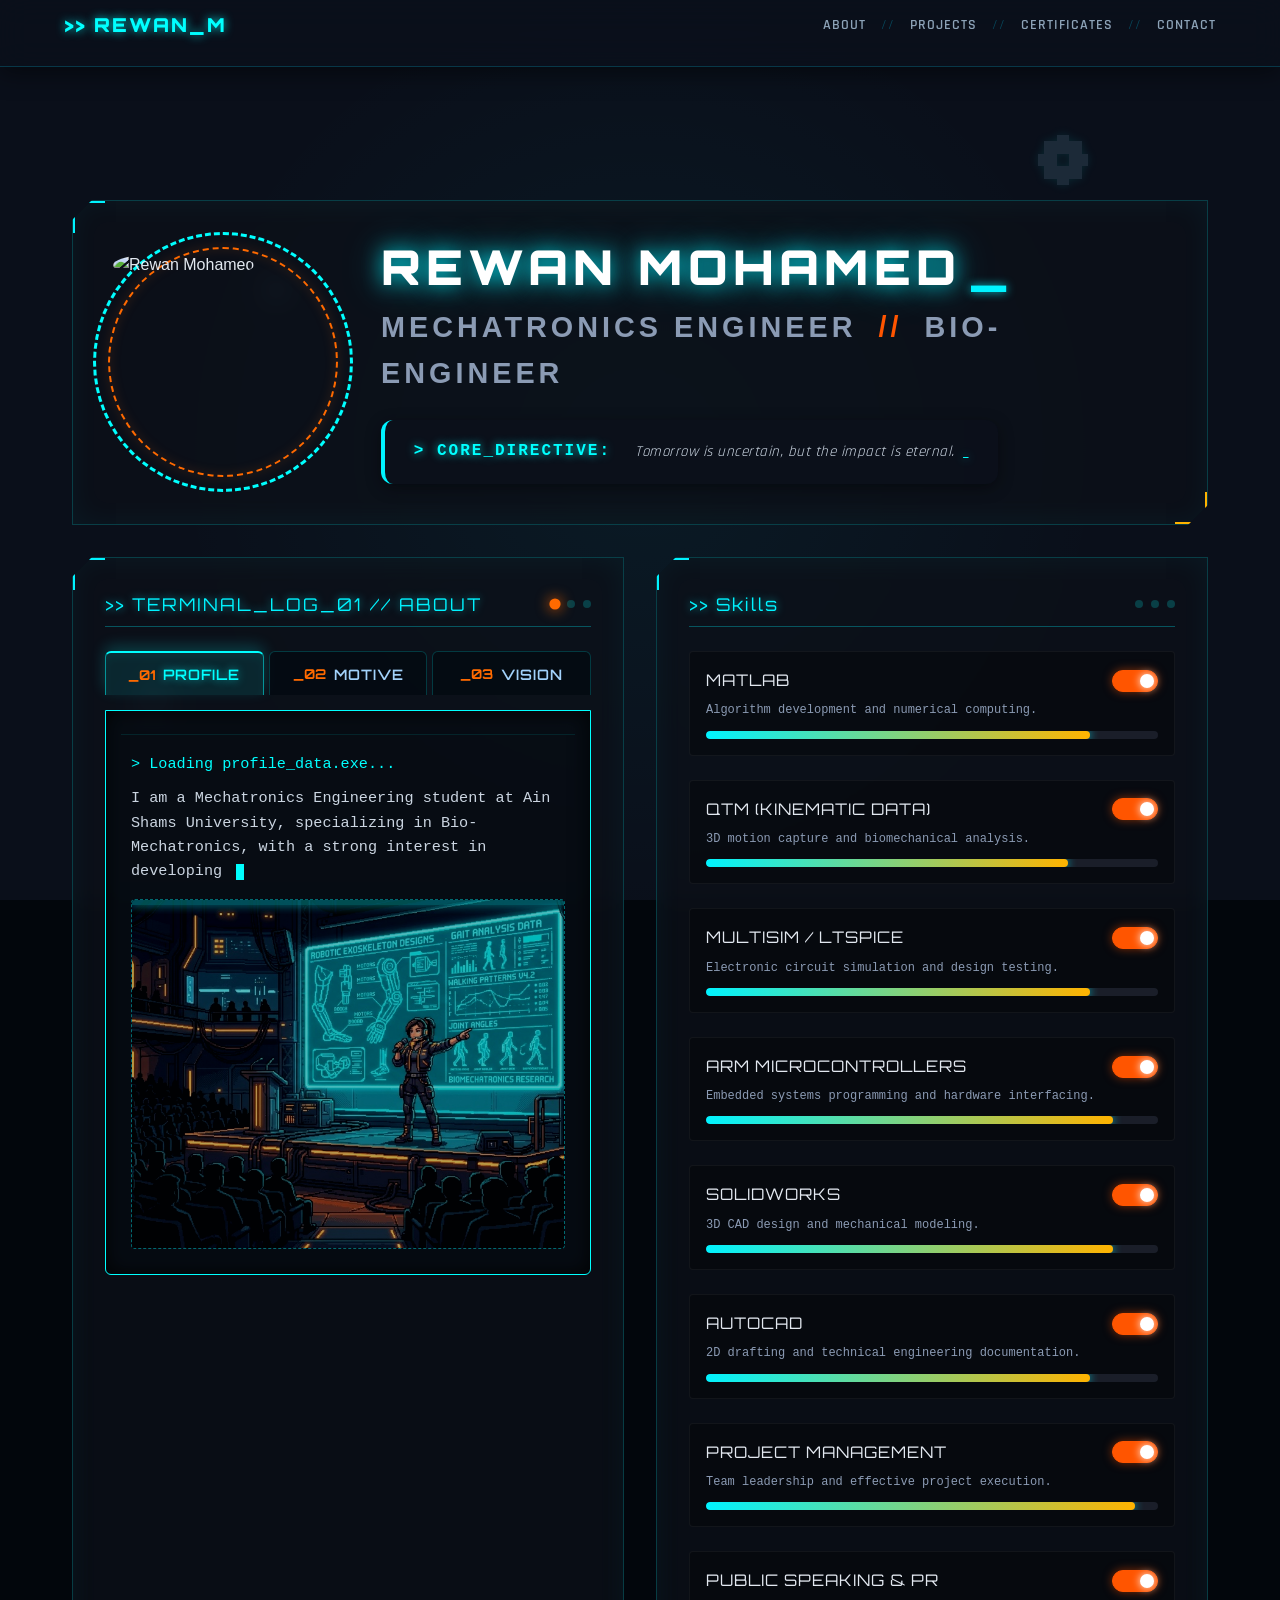
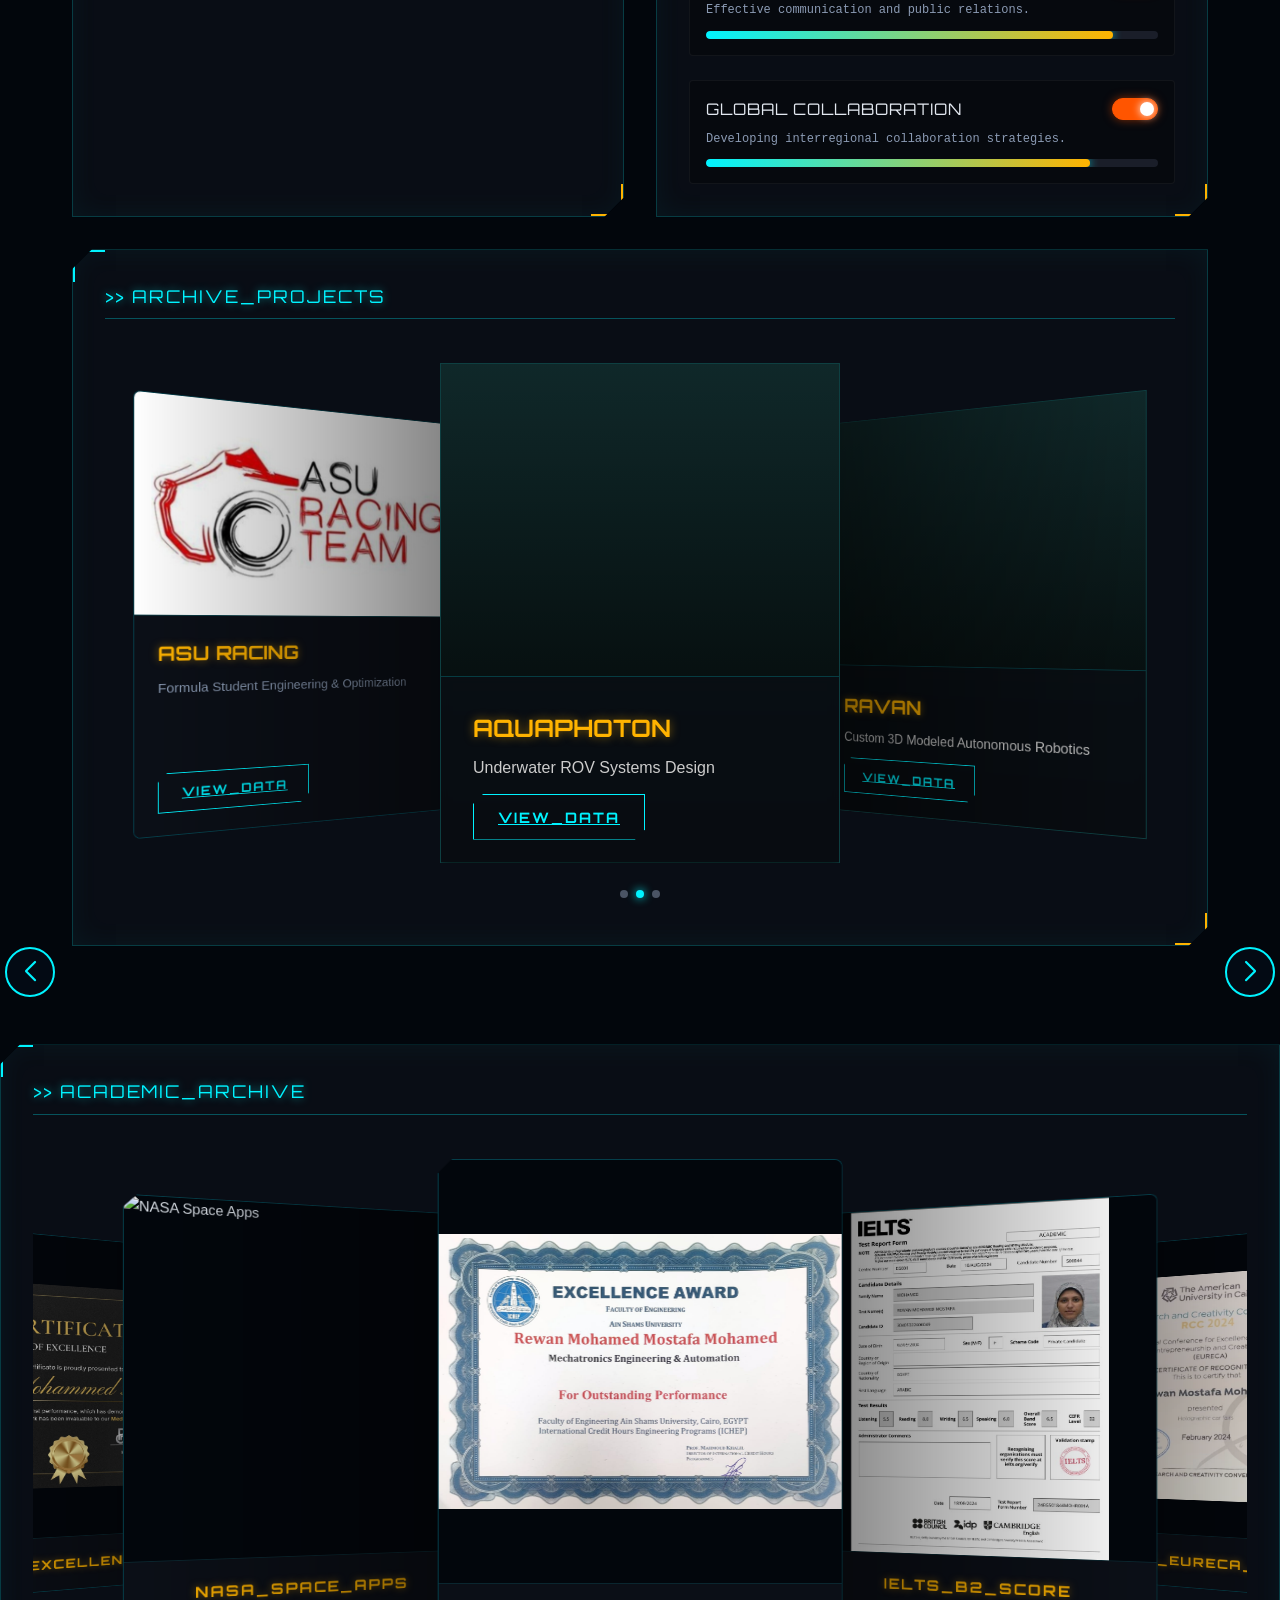
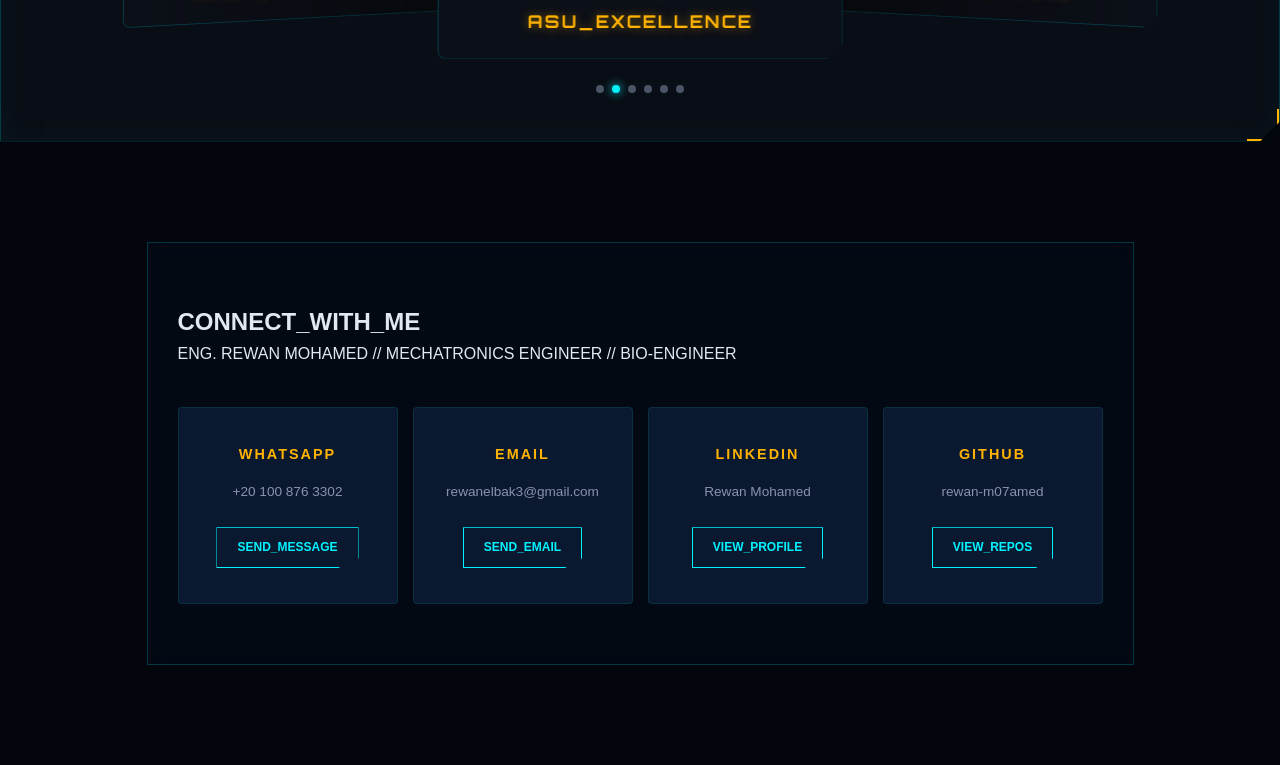
==== commit f42eb41b: "Update index.html" ====
--- a/index.html
+++ b/index.html
@@ -64,7 +64,7 @@
                 <div class="avatar-container">
                     <div class="radar-ring"></div>
                     <div class="inner-ring"></div>
-                    <img src="rawan image.jpeg" alt="Rewan Mohamed" class="profile-image">
+                    <img src="rawan image.jpg" alt="Rewan Mohamed" class="profile-image">
                 </div>
                 <div class="profile-info">
                     <div class="title-wrapper"
@@ -78,8 +78,7 @@
                     <div class="system-status quote-badge">
                         <span class="status-label">&gt; CORE_DIRECTIVE:</span>
                         <span class="quote-text">
-                            Tomorrow is uncertain, but the impact is eternal. Therein lies the meaning of life.<span
-                                class="quote-cursor">_</span>
+                            Tomorrow is uncertain, but the impact is eternal. <span class="quote-cursor">_</span>
                         </span>
                     </div>
                 </div>
@@ -90,7 +89,7 @@
         <section class="panel about-module" id="about">
             <div class="panel-corners"></div>
             <div class="panel-header">
-                <span class="panel-title" id="terminal-title">&gt;&gt; TERMINAL_LOG_01</span>
+                <span class="panel-title" id="terminal-title">&gt;&gt; </span>
                 <span class="panel-controls">
                     <!-- النقط التلاتة بالترتيب -->
                     <i id="dot-about" class="indicator-dot"></i>
@@ -104,23 +103,23 @@
                 <div class="terminal-controls top-tabs">
                     <button class="cyber-tab active" data-target="about">
                         <span class="tab-index">_01</span>
-                        <span class="tab-label">PROFILE.DAT</span>
+                        <span class="tab-label">PROFILE</span>
                     </button>
                     <button class="cyber-tab" data-target="motivation">
                         <span class="tab-index">_02</span>
-                        <span class="tab-label">MOTIVE.SH</span>
+                        <span class="tab-label">MOTIVE</span>
                     </button>
                     <button class="cyber-tab" data-target="vision">
                         <span class="tab-index">_03</span>
-                        <span class="tab-label">VISION.SYS</span>
+                        <span class="tab-label">VISION</span>
                     </button>
                 </div>
 
                 <!-- 2. شاشة العرض الداخلية -->
                 <div class="terminal-display">
                     <div class="terminal-top-bar">
-                        <span class="status-dot"></span>
-                        <span class="path-text">C:\REWAN_M\CORE_DATA&gt;</span>
+
+
                     </div>
 
                     <div class="display-layout">
@@ -144,18 +143,17 @@
         <section class="panel skills-dashboard">
             <div class="panel-corners"></div>
             <div class="panel-header" style="flex-wrap: wrap; gap: 1rem;">
-                <span class="panel-title">&gt;&gt; CORE_CAPABILITIES</span>
-                <div class="gci-badge">[ &gt;&gt; GCI 2026 - MATSUO LAB (TOKYO): ACCEPTED ]</div>
+                <span class="panel-title">&gt;&gt; Skills</span>
                 <span class="panel-controls">
                     <i></i><i></i><i></i>
                 </span>
             </div>
             <div class="skills-grid">
 
-                <!-- 1. Python -->
-                <div class="skill-item">
-                    <div class="skill-label">
-                        <span>PYTHON (PANDAS)</span>
+                <!-- 1. MATLAB -->
+                <div class="skill-item">
+                    <div class="skill-label">
+                        <span>MATLAB</span>
                         <div class="toggle">
                             <input type="checkbox" id="t1" checked disabled>
                             <label for="t1"></label>
@@ -163,158 +161,154 @@
                     </div>
                     <div class="skill-desc"
                         style="color: #8b9bb4; font-size: 0.75rem; margin-top: -5px; margin-bottom: 10px; font-family: monospace;">
-                        Data manipulation and exploratory data analysis.</div>
+                        Algorithm development and numerical computing.</div>
+                    <div class="progress-track">
+                        <div class="progress-fill" style="width: 85%;"></div>
+                        <div class="progress-glow" style="width: 85%;"></div>
+                    </div>
+                </div>
+
+                <!-- 2. QTM (Kinematic Data) -->
+                <div class="skill-item">
+                    <div class="skill-label">
+                        <span>QTM (KINEMATIC DATA)</span>
+                        <div class="toggle">
+                            <input type="checkbox" id="t2" checked disabled>
+                            <label for="t2"></label>
+                        </div>
+                    </div>
+                    <div class="skill-desc"
+                        style="color: #8b9bb4; font-size: 0.75rem; margin-top: -5px; margin-bottom: 10px; font-family: monospace;">
+                        3D motion capture and biomechanical analysis.</div>
+                    <div class="progress-track">
+                        <div class="progress-fill" style="width: 80%;"></div>
+                        <div class="progress-glow" style="width: 80%;"></div>
+                    </div>
+                </div>
+
+                <!-- 3. MultiSim / LTSpice -->
+                <div class="skill-item">
+                    <div class="skill-label">
+                        <span>MULTISIM / LTSPICE</span>
+                        <div class="toggle">
+                            <input type="checkbox" id="t3" checked disabled>
+                            <label for="t3"></label>
+                        </div>
+                    </div>
+                    <div class="skill-desc"
+                        style="color: #8b9bb4; font-size: 0.75rem; margin-top: -5px; margin-bottom: 10px; font-family: monospace;">
+                        Electronic circuit simulation and design testing.</div>
+                    <div class="progress-track">
+                        <div class="progress-fill" style="width: 85%;"></div>
+                        <div class="progress-glow" style="width: 85%;"></div>
+                    </div>
+                </div>
+
+                <!-- 4. ARM Microcontrollers -->
+                <div class="skill-item">
+                    <div class="skill-label">
+                        <span>ARM MICROCONTROLLERS</span>
+                        <div class="toggle">
+                            <input type="checkbox" id="t4" checked disabled>
+                            <label for="t4"></label>
+                        </div>
+                    </div>
+                    <div class="skill-desc"
+                        style="color: #8b9bb4; font-size: 0.75rem; margin-top: -5px; margin-bottom: 10px; font-family: monospace;">
+                        Embedded systems programming and hardware interfacing.</div>
+                    <div class="progress-track">
+                        <div class="progress-fill" style="width: 90%;"></div>
+                        <div class="progress-glow" style="width: 90%;"></div>
+                    </div>
+                </div>
+
+                <!-- 5. SolidWorks -->
+                <div class="skill-item">
+                    <div class="skill-label">
+                        <span>SOLIDWORKS</span>
+                        <div class="toggle">
+                            <input type="checkbox" id="t5" checked disabled>
+                            <label for="t5"></label>
+                        </div>
+                    </div>
+                    <div class="skill-desc"
+                        style="color: #8b9bb4; font-size: 0.75rem; margin-top: -5px; margin-bottom: 10px; font-family: monospace;">
+                        3D CAD design and mechanical modeling.</div>
+                    <div class="progress-track">
+                        <div class="progress-fill" style="width: 90%;"></div>
+                        <div class="progress-glow" style="width: 90%;"></div>
+                    </div>
+                </div>
+
+                <!-- 6. AutoCAD -->
+                <div class="skill-item">
+                    <div class="skill-label">
+                        <span>AUTOCAD</span>
+                        <div class="toggle">
+                            <input type="checkbox" id="t6" checked disabled>
+                            <label for="t6"></label>
+                        </div>
+                    </div>
+                    <div class="skill-desc"
+                        style="color: #8b9bb4; font-size: 0.75rem; margin-top: -5px; margin-bottom: 10px; font-family: monospace;">
+                        2D drafting and technical engineering documentation.</div>
+                    <div class="progress-track">
+                        <div class="progress-fill" style="width: 85%;"></div>
+                        <div class="progress-glow" style="width: 85%;"></div>
+                    </div>
+                </div>
+
+                <!-- 7. Leadership & Project Management -->
+                <div class="skill-item">
+                    <div class="skill-label">
+                        <span>PROJECT MANAGEMENT</span>
+                        <div class="toggle">
+                            <input type="checkbox" id="t7" checked disabled>
+                            <label for="t7"></label>
+                        </div>
+                    </div>
+                    <div class="skill-desc"
+                        style="color: #8b9bb4; font-size: 0.75rem; margin-top: -5px; margin-bottom: 10px; font-family: monospace;">
+                        Team leadership and effective project execution.</div>
                     <div class="progress-track">
                         <div class="progress-fill" style="width: 95%;"></div>
                         <div class="progress-glow" style="width: 95%;"></div>
                     </div>
                 </div>
 
-                <!-- 2. SQL -->
-                <div class="skill-item">
-                    <div class="skill-label">
-                        <span>SQL</span>
-                        <div class="toggle">
-                            <input type="checkbox" id="t2" checked disabled>
-                            <label for="t2"></label>
-                        </div>
-                    </div>
-                    <div class="skill-desc"
-                        style="color: #8b9bb4; font-size: 0.75rem; margin-top: -5px; margin-bottom: 10px; font-family: monospace;">
-                        Database management and structured query writing.</div>
+                <!-- 8. Public Speaking & PR -->
+                <div class="skill-item">
+                    <div class="skill-label">
+                        <span>PUBLIC SPEAKING & PR</span>
+                        <div class="toggle">
+                            <input type="checkbox" id="t8" checked disabled>
+                            <label for="t8"></label>
+                        </div>
+                    </div>
+                    <div class="skill-desc"
+                        style="color: #8b9bb4; font-size: 0.75rem; margin-top: -5px; margin-bottom: 10px; font-family: monospace;">
+                        Effective communication and public relations.</div>
                     <div class="progress-track">
                         <div class="progress-fill" style="width: 90%;"></div>
                         <div class="progress-glow" style="width: 90%;"></div>
                     </div>
                 </div>
 
-                <!-- 3. Tableau -->
-                <div class="skill-item">
-                    <div class="skill-label">
-                        <span>TABLEAU</span>
-                        <div class="toggle">
-                            <input type="checkbox" id="t3" checked disabled>
-                            <label for="t3"></label>
-                        </div>
-                    </div>
-                    <div class="skill-desc"
-                        style="color: #8b9bb4; font-size: 0.75rem; margin-top: -5px; margin-bottom: 10px; font-family: monospace;">
-                        Interactive data visualization and business intelligence.</div>
+                <!-- 9. Interregional Collaboration -->
+                <div class="skill-item">
+                    <div class="skill-label">
+                        <span>GLOBAL COLLABORATION</span>
+                        <div class="toggle">
+                            <input type="checkbox" id="t9" checked disabled>
+                            <label for="t9"></label>
+                        </div>
+                    </div>
+                    <div class="skill-desc"
+                        style="color: #8b9bb4; font-size: 0.75rem; margin-top: -5px; margin-bottom: 10px; font-family: monospace;">
+                        Developing interregional collaboration strategies.</div>
                     <div class="progress-track">
                         <div class="progress-fill" style="width: 85%;"></div>
                         <div class="progress-glow" style="width: 85%;"></div>
-                    </div>
-                </div>
-
-                <!-- 4. SolidWorks -->
-                <div class="skill-item">
-                    <div class="skill-label">
-                        <span>SOLIDWORKS</span>
-                        <div class="toggle">
-                            <input type="checkbox" id="t4" checked disabled>
-                            <label for="t4"></label>
-                        </div>
-                    </div>
-                    <div class="skill-desc"
-                        style="color: #8b9bb4; font-size: 0.75rem; margin-top: -5px; margin-bottom: 10px; font-family: monospace;">
-                        3D CAD design and mechanical modeling.</div>
-                    <div class="progress-track">
-                        <div class="progress-fill" style="width: 90%;"></div>
-                        <div class="progress-glow" style="width: 90%;"></div>
-                    </div>
-                </div>
-
-                <!-- 5. MATLAB -->
-                <div class="skill-item">
-                    <div class="skill-label">
-                        <span>MATLAB</span>
-                        <div class="toggle">
-                            <input type="checkbox" id="t5" checked disabled>
-                            <label for="t5"></label>
-                        </div>
-                    </div>
-                    <div class="skill-desc"
-                        style="color: #8b9bb4; font-size: 0.75rem; margin-top: -5px; margin-bottom: 10px; font-family: monospace;">
-                        Algorithm development and numerical computing.</div>
-                    <div class="progress-track">
-                        <div class="progress-fill" style="width: 85%;"></div>
-                        <div class="progress-glow" style="width: 85%;"></div>
-                    </div>
-                </div>
-
-                <!-- 6. QTM -->
-                <div class="skill-item">
-                    <div class="skill-label">
-                        <span>QTM (KINEMATIC DATA)</span>
-                        <div class="toggle">
-                            <input type="checkbox" id="t6" checked disabled>
-                            <label for="t6"></label>
-                        </div>
-                    </div>
-                    <div class="skill-desc"
-                        style="color: #8b9bb4; font-size: 0.75rem; margin-top: -5px; margin-bottom: 10px; font-family: monospace;">
-                        3D motion capture and biomechanical analysis.</div>
-                    <div class="progress-track">
-                        <div class="progress-fill" style="width: 80%;"></div>
-                        <div class="progress-glow" style="width: 80%;"></div>
-                    </div>
-                </div>
-
-                <!-- 7. MultiSim / LTSpice -->
-                <div class="skill-item">
-                    <div class="skill-label">
-                        <span>MULTISIM / LTSPICE</span>
-                        <div class="toggle">
-                            <input type="checkbox" id="t7" checked disabled>
-                            <label for="t7"></label>
-                        </div>
-                    </div>
-                    <div class="skill-desc"
-                        style="color: #8b9bb4; font-size: 0.75rem; margin-top: -5px; margin-bottom: 10px; font-family: monospace;">
-                        Electronic circuit simulation and design testing.</div>
-                    <div class="progress-track">
-                        <div class="progress-fill" style="width: 85%;"></div>
-                        <div class="progress-glow" style="width: 85%;"></div>
-                    </div>
-                </div>
-
-
-
-
-
-                <!-- 10. Leadership & Project Management -->
-                <div class="skill-item">
-                    <div class="skill-label">
-                        <span>PROJECT MANAGEMENT</span>
-                        <div class="toggle">
-                            <input type="checkbox" id="t10" checked disabled>
-                            <label for="t10"></label>
-                        </div>
-                    </div>
-                    <div class="skill-desc"
-                        style="color: #8b9bb4; font-size: 0.75rem; margin-top: -5px; margin-bottom: 10px; font-family: monospace;">
-                        Team leadership and effective project execution.</div>
-                    <div class="progress-track">
-                        <div class="progress-fill" style="width: 95%;"></div>
-                        <div class="progress-glow" style="width: 95%;"></div>
-                    </div>
-                </div>
-
-                <!-- 11. PR & Interregional Collaboration -->
-                <div class="skill-item">
-                    <div class="skill-label">
-                        <span>PR & COLLABORATION</span>
-                        <div class="toggle">
-                            <input type="checkbox" id="t11" checked disabled>
-                            <label for="t11"></label>
-                        </div>
-                    </div>
-                    <div class="skill-desc"
-                        style="color: #8b9bb4; font-size: 0.75rem; margin-top: -5px; margin-bottom: 10px; font-family: monospace;">
-                        Public speaking and developing global strategic partnerships.</div>
-                    <div class="progress-track">
-                        <div class="progress-fill" style="width: 90%;"></div>
-                        <div class="progress-glow" style="width: 90%;"></div>
                     </div>
                 </div>
 
@@ -422,7 +416,6 @@
     </script>
 
     <!-- Interactive Certificates Carousel -->
-    <!-- Interactive Certificates Carousel -->
     <section id="certificates" class="panel projects-module" style="margin-top: 50px;">
         <div class="panel-corners"></div>
         <div class="panel-header">
@@ -487,7 +480,7 @@
                     </div>
                 </div>
 
-                <!-- 4. AUC EUREKA -->
+                <!-- 4. AUC EURECA -->
                 <div class="swiper-slide project-slide">
                     <div class="project-card"
                         style="display: flex; flex-direction: column; background: #06101d; border: 1px solid rgba(0, 243, 255, 0.2); height: 500px; overflow: hidden; border-radius: 8px;">
@@ -500,7 +493,7 @@
                             style="height: 15%; padding: 15px; background: rgba(12, 16, 24, 0.95); display: flex; align-items: center; justify-content: center; border-top: 1px solid rgba(0, 243, 255, 0.1);">
                             <h3
                                 style="color: #ffb300; margin: 0; font-family: 'Orbitron', sans-serif; font-size: 1.1rem; letter-spacing: 2px;">
-                                AUC_EUREKA_2024</h3>
+                                AUC_EURECA_2024</h3>
                         </div>
                     </div>
                 </div>
@@ -629,4 +622,4 @@
 
 </body>
 
-</html>+</html>
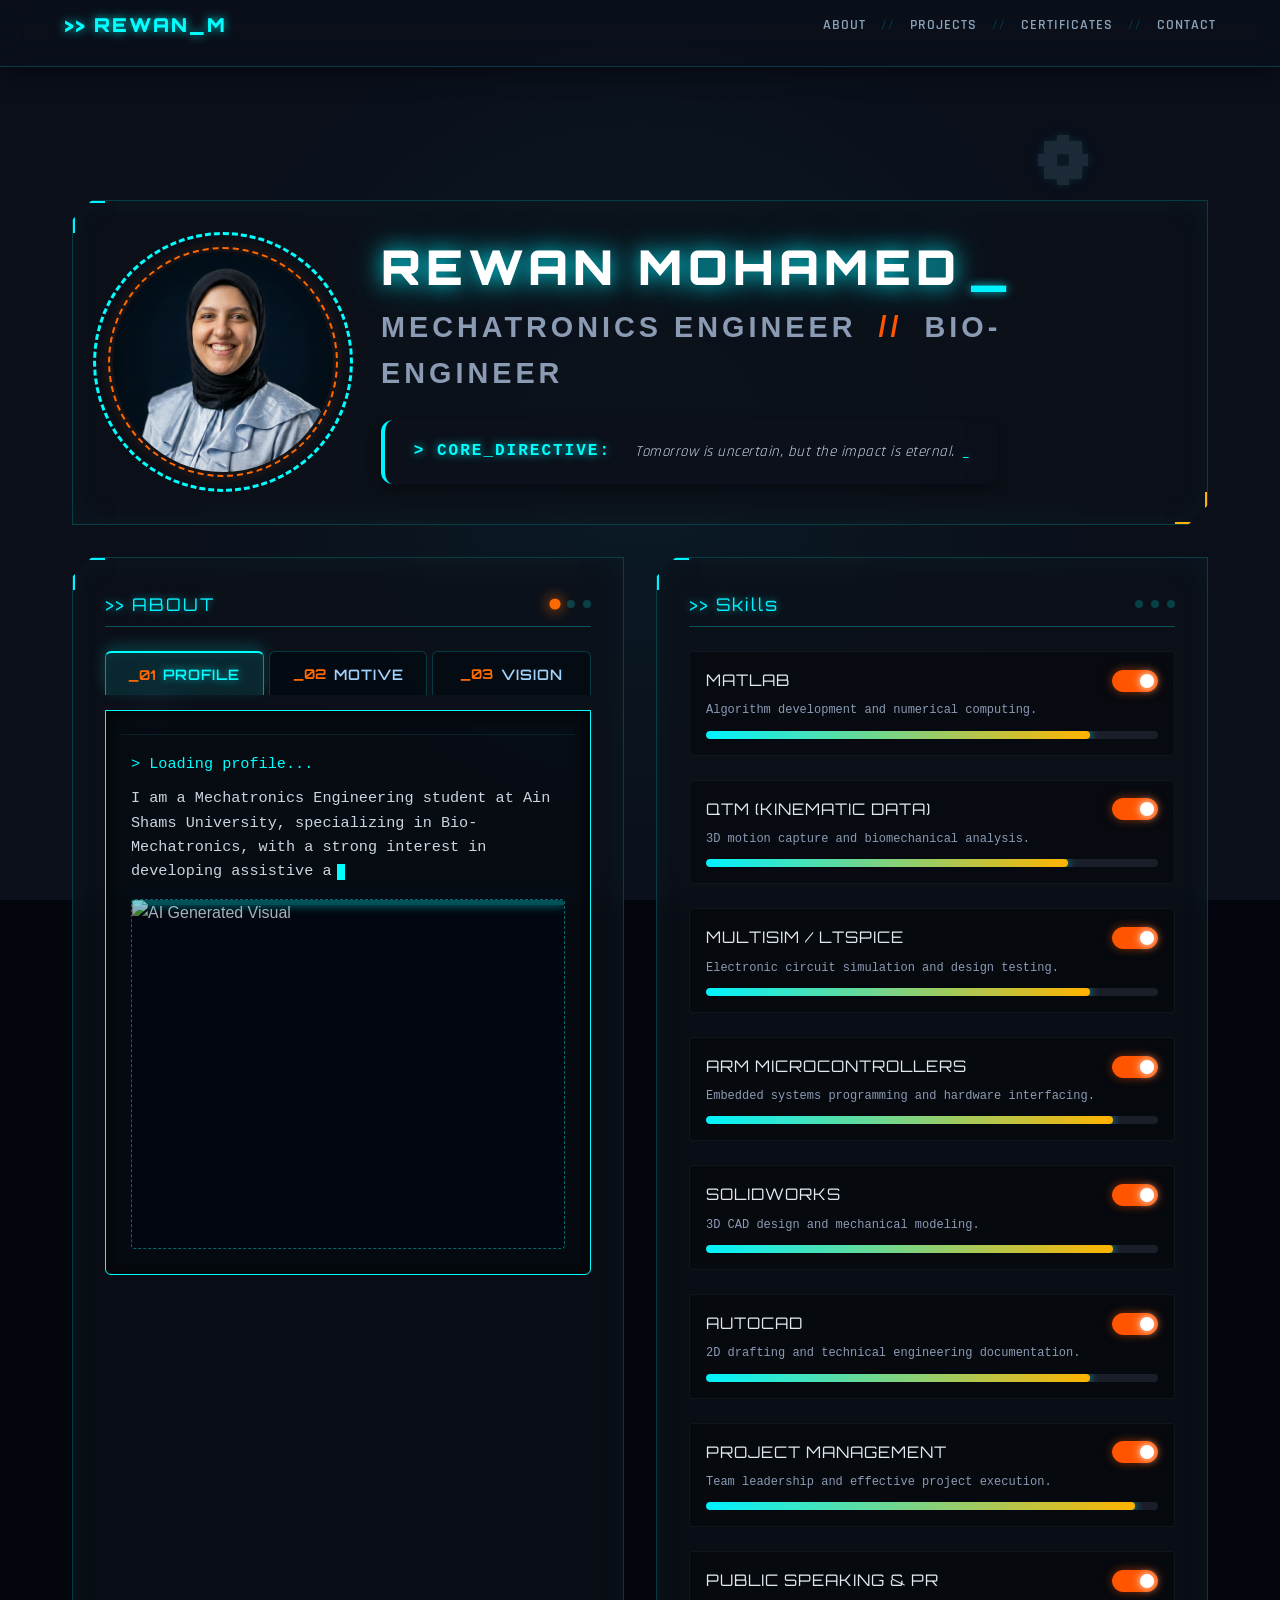
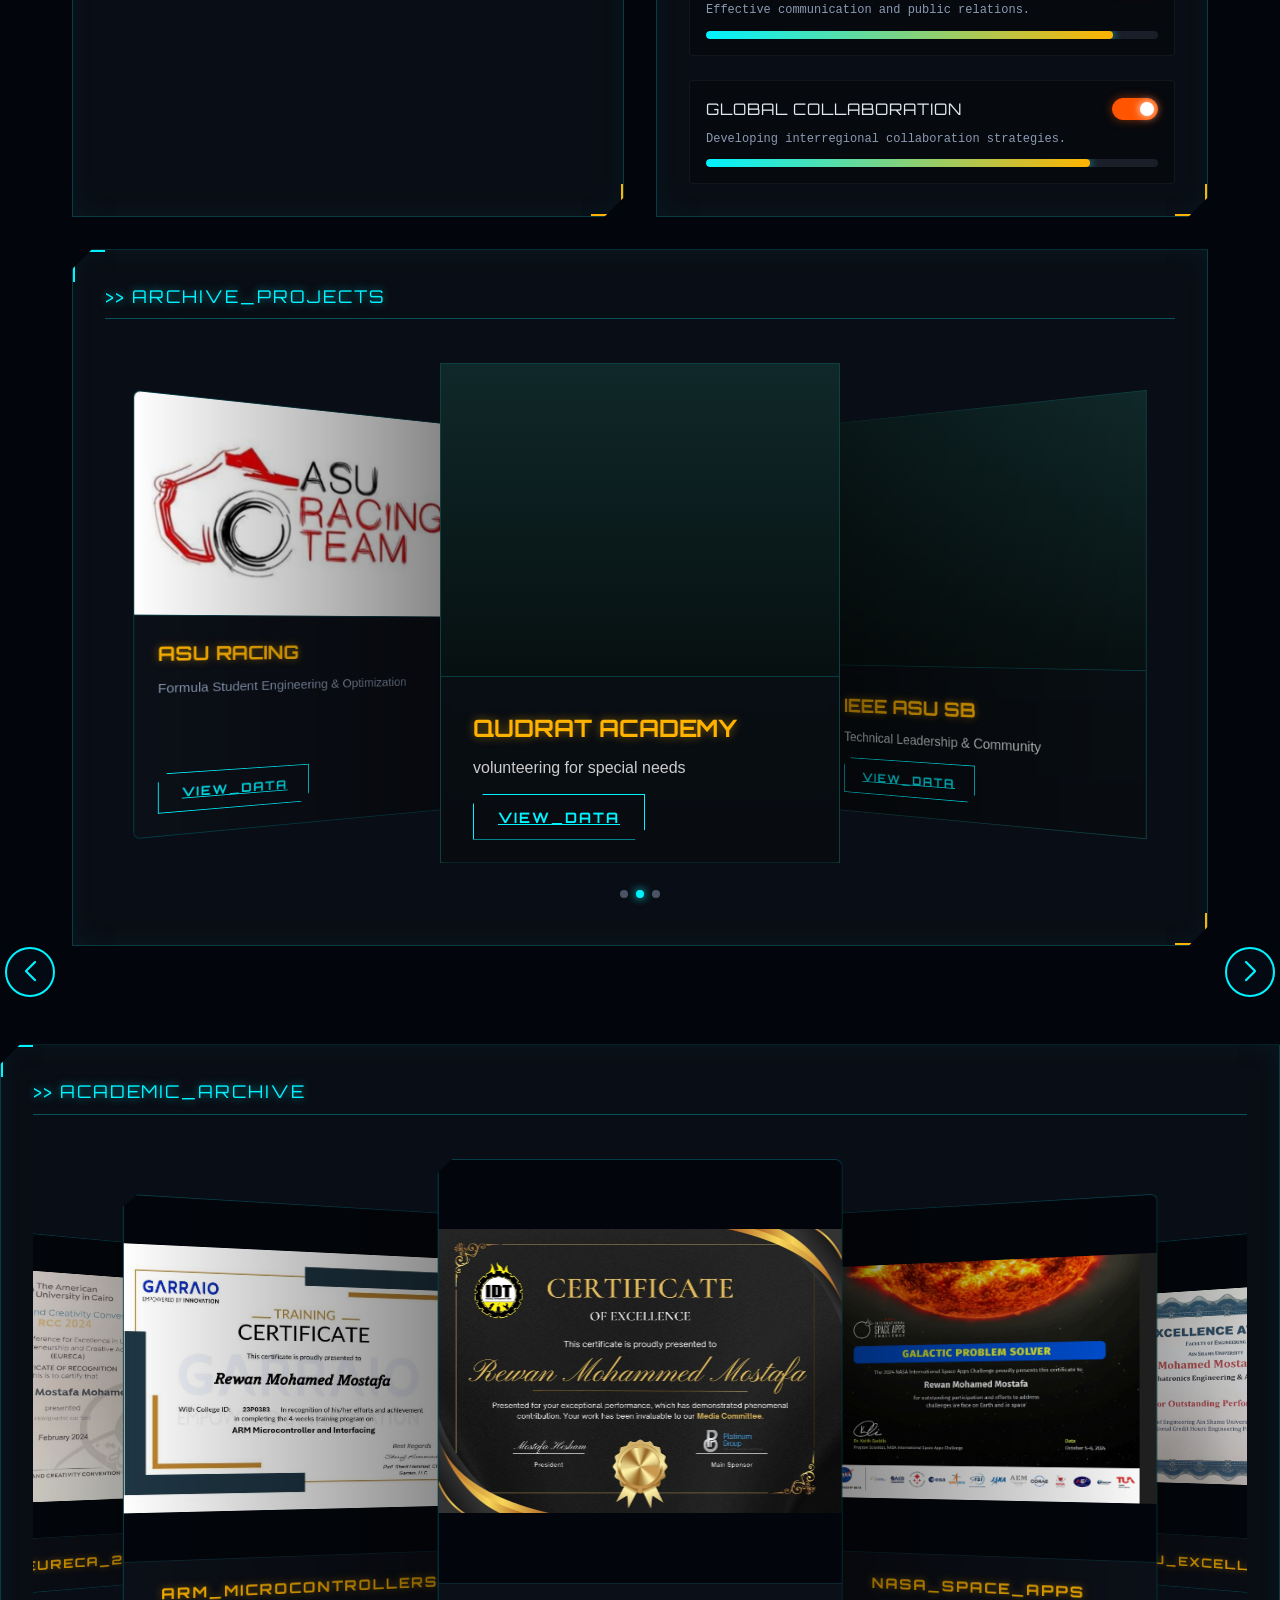
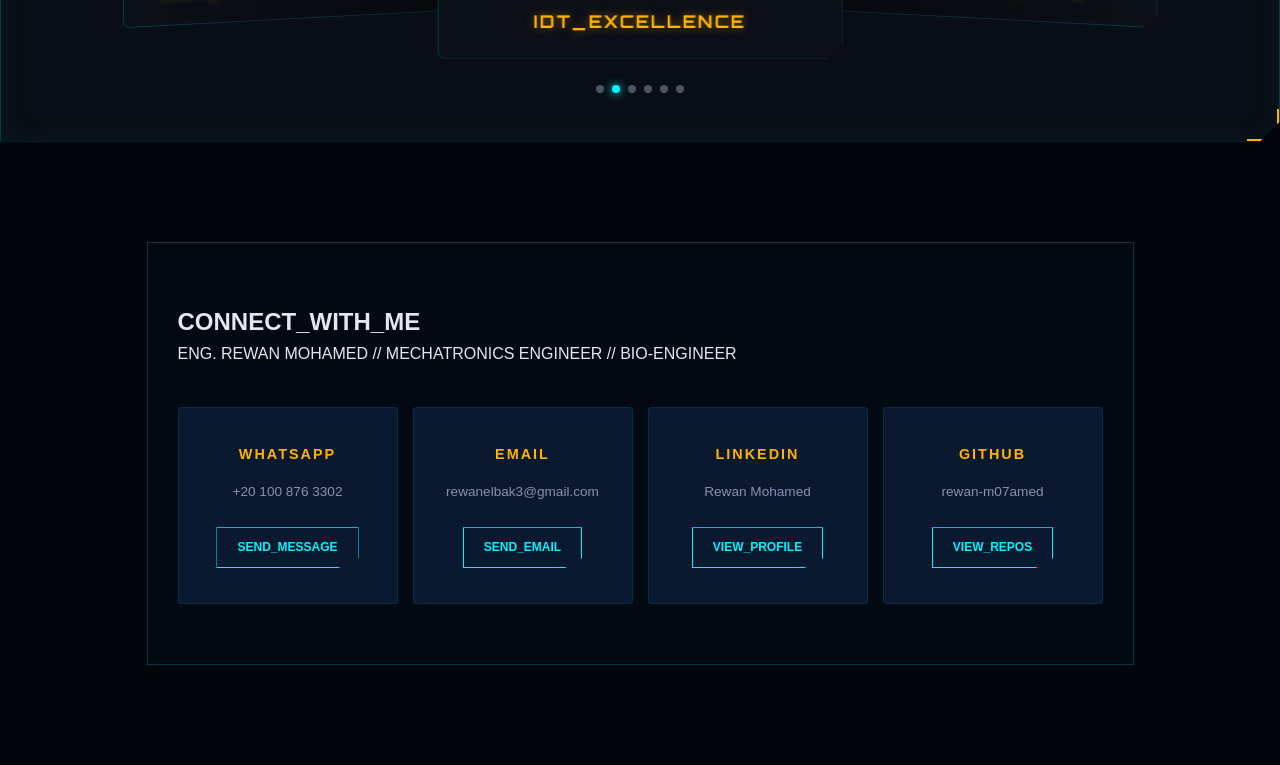
==== commit ed7f573a: "Add files via upload" ====
--- a/index.html
+++ b/index.html
@@ -361,10 +361,11 @@
                         <div class="project-card">
                             <div class="project-overlay"></div>
                             <div class="slide-content">
-                                <h3>AQUAPHOTON</h3>
-                                <p>Underwater ROV Systems Design</p>
-                                <a href="aquaphoton.html" class="cyber-btn">VIEW_DATA</a>
+                                <h3>QUDRAT ACADEMY</h3>
+                                <p>volunteering for special needs </p>
+                                <a href="qudrat-academy.html" class="cyber-btn">VIEW_DATA</a>
                             </div>
+
                         </div>
                     </div>
                     <!-- Project 3 -->
@@ -372,9 +373,9 @@
                         <div class="project-card">
                             <div class="project-overlay"></div>
                             <div class="slide-content">
-                                <h3>RAVAN</h3>
-                                <p>Custom 3D Modeled Autonomous Robotics</p>
-                                <a href="ravan.html" class="cyber-btn">VIEW_DATA</a>
+                                <h3>IEEE ASU SB</h3>
+                                <p>Technical Leadership & Community</p>
+                                <a href="ieee.html" class="cyber-btn">VIEW_DATA</a>
                             </div>
                         </div>
                     </div>
@@ -622,4 +623,4 @@
 
 </body>
 
-</html>
+</html>
--- a/style.css
+++ b/style.css
@@ -783,11 +783,11 @@
 }
 
 .swiper-slide:nth-child(2) .project-card {
-    background-image: url('https://images.unsplash.com/photo-1518531933037-91b2f5f229cc?ixlib=rb-4.0.3&auto=format&fit=crop&w=800&q=80');
+    background-image: url('images/qudrat-logo.jpg');
 }
 
 .swiper-slide:nth-child(3) .project-card {
-    background-image: url('https://images.unsplash.com/photo-1485827404703-89b55fcc595e?ixlib=rb-4.0.3&auto=format&fit=crop&w=800&q=80');
+    background-image: url('images/ieee-logo.jpeg');
 }
 
 .project-overlay {
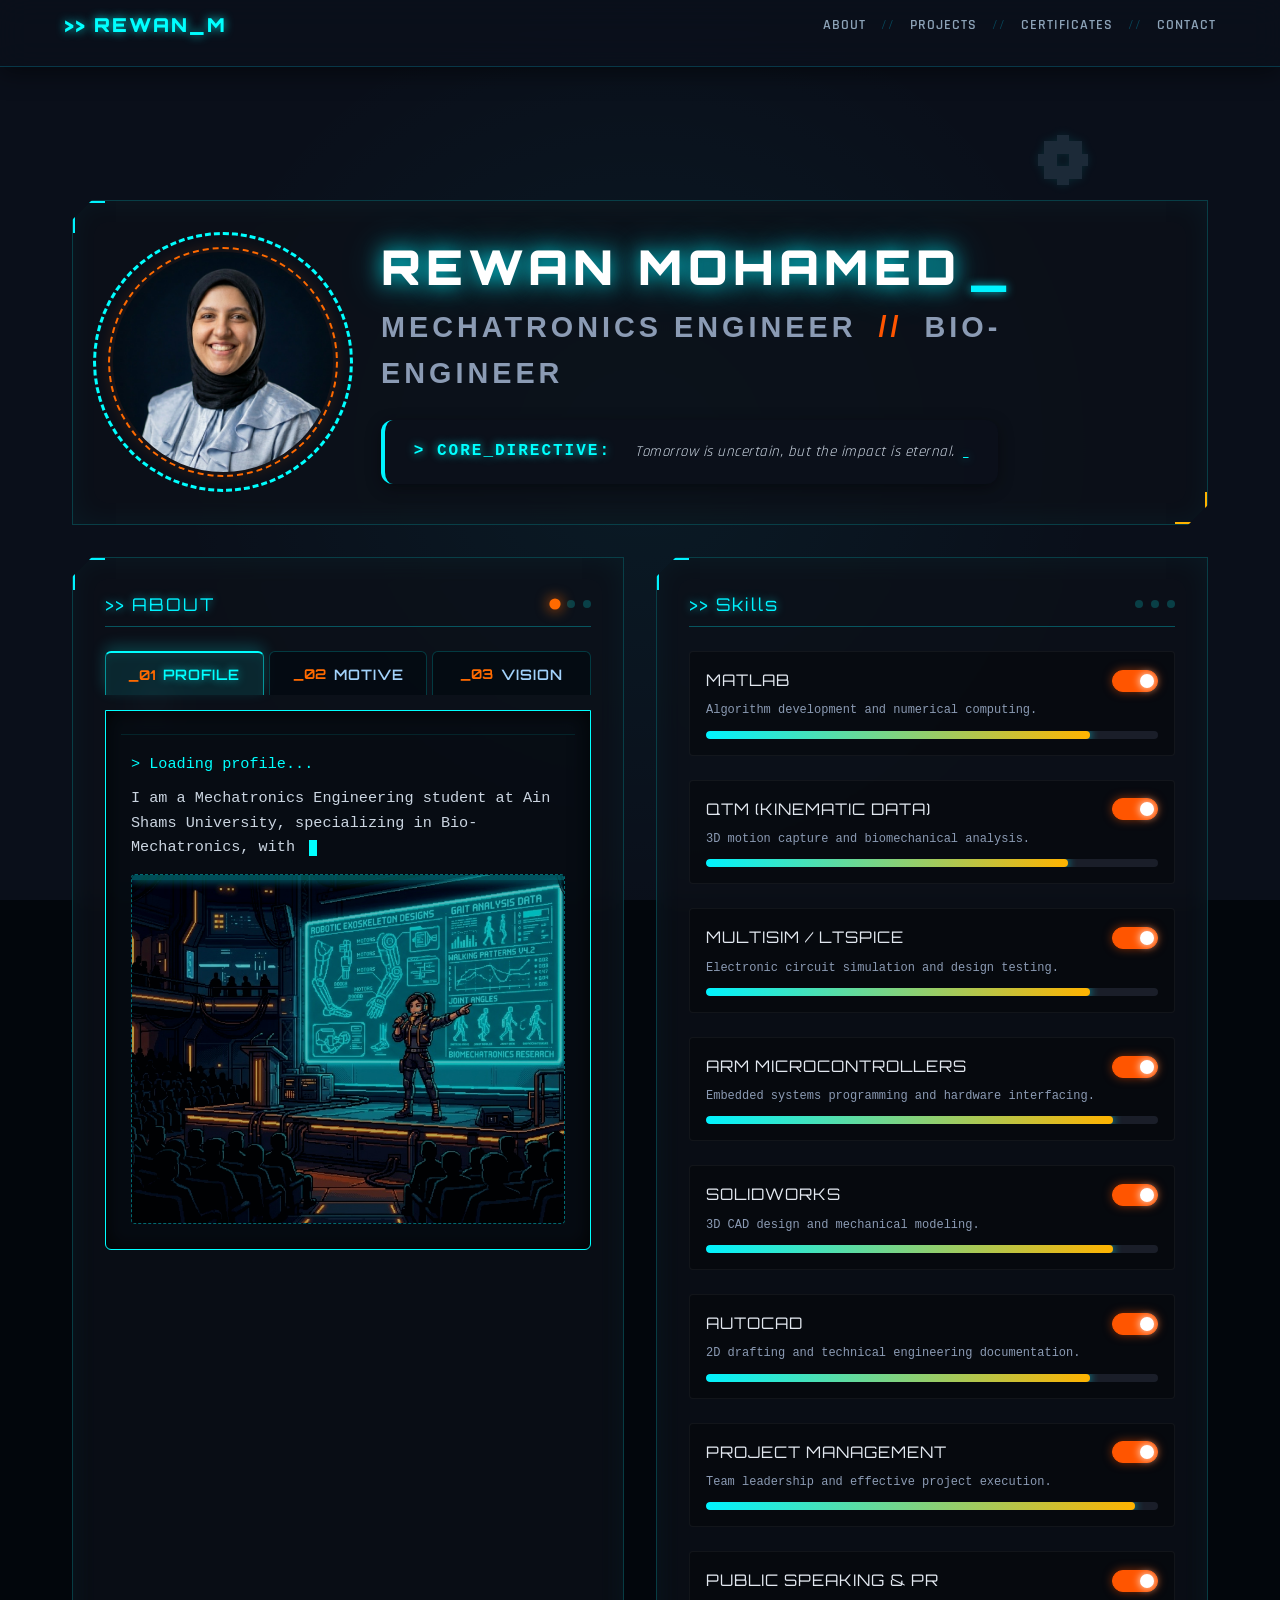
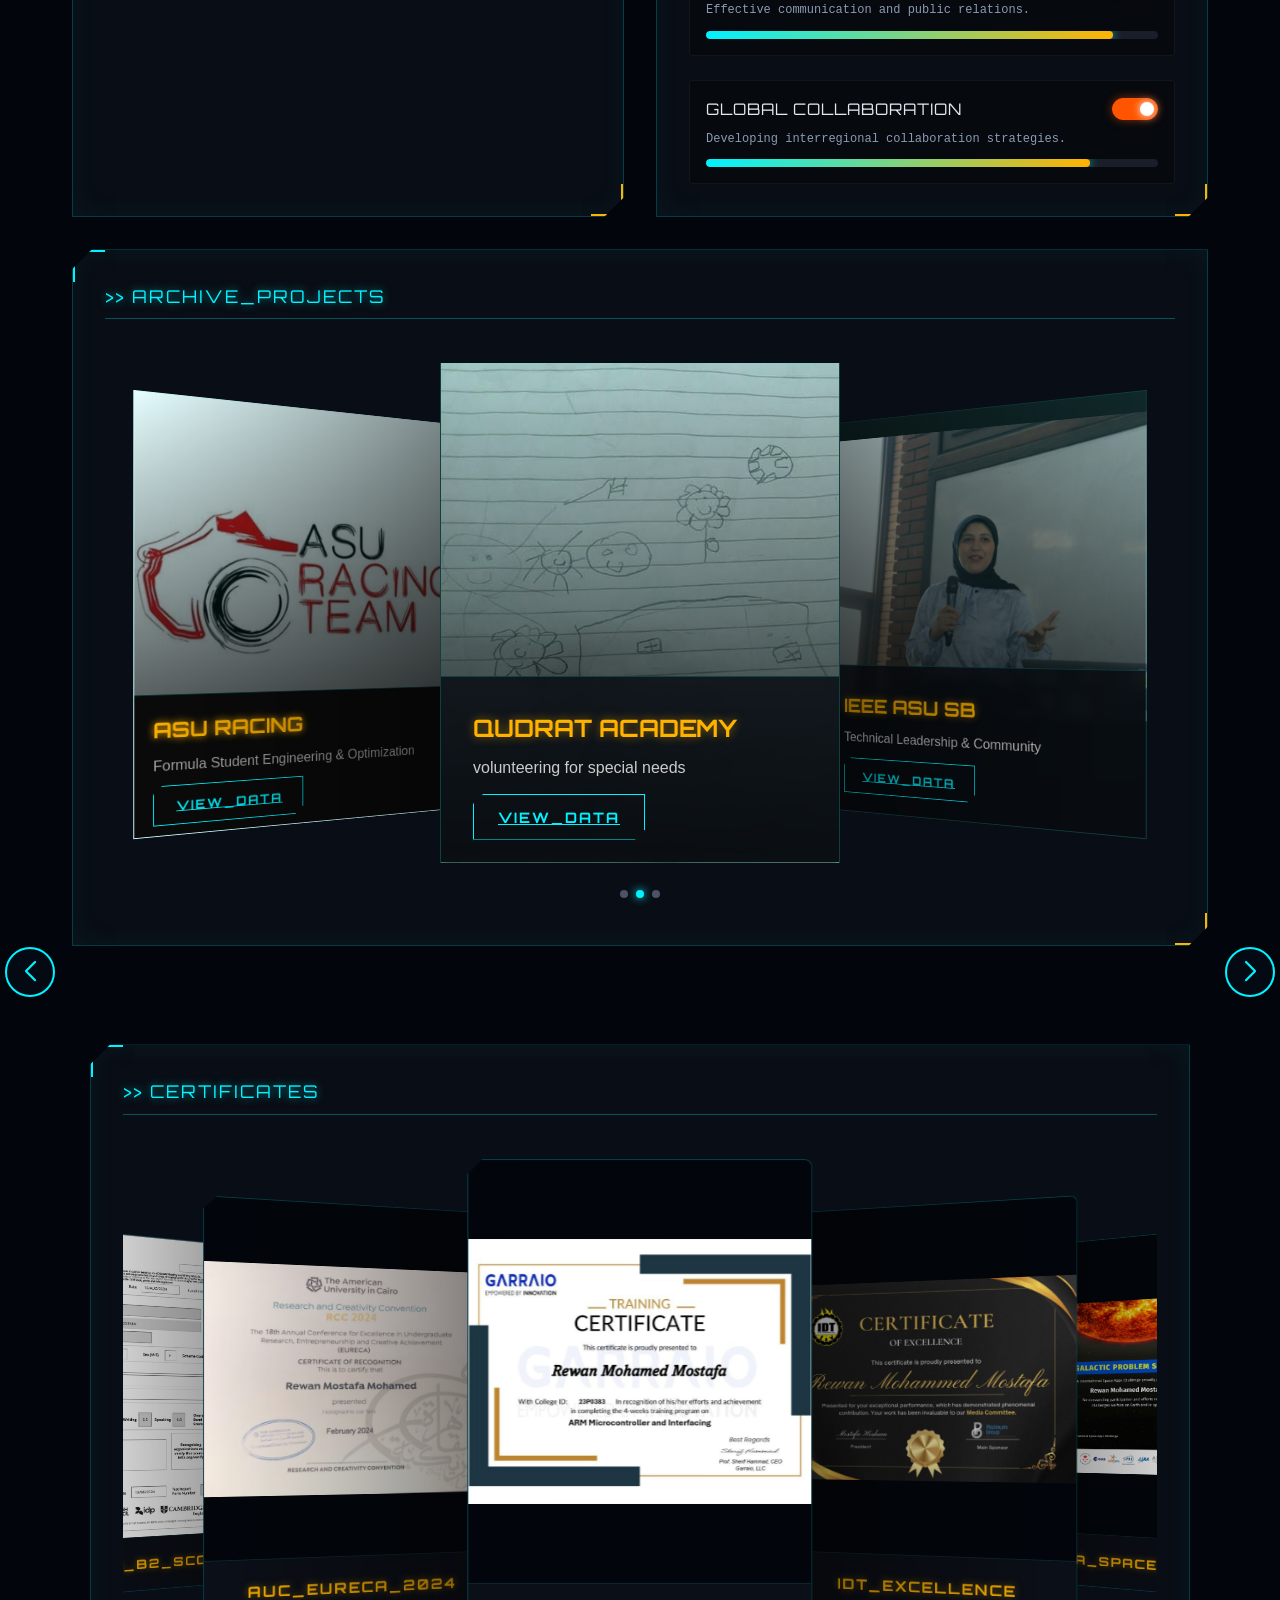
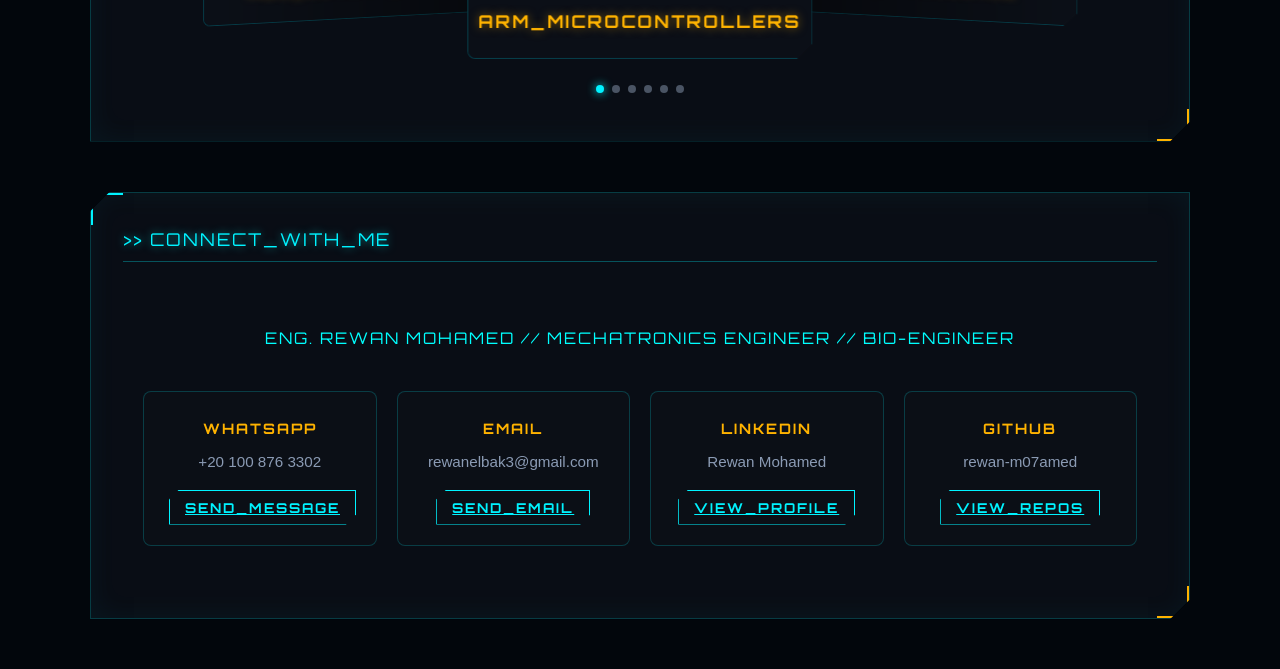
==== commit 4d399eb3: "Add files via upload" ====
--- a/index.html
+++ b/index.html
@@ -318,6 +318,7 @@
         </section>
 
         <!-- Interactive Project Carousel -->
+        <!-- Projects Section (تم تحديد العرض والسنترة هنا) -->
         <section id="projects" class="panel projects-module">
             <div class="panel-corners"></div>
             <div class="panel-header">
@@ -327,32 +328,15 @@
             <div class="swiper mySwiper">
                 <div class="swiper-wrapper">
                     <!-- Project 1 -->
-                    <!-- Project 1 -->
                     <div class="swiper-slide project-slide">
-                        <div class="project-card"
-                            style="display: flex; flex-direction: column; background: #06101d; border: 1px solid rgba(0, 243, 255, 0.2); height: 500px; overflow: hidden; border-radius: 8px;">
-
-                            <!-- حاوية الصورة: خليناها 50% من الكارت وعملنا زووم للوجو -->
-                            <div class="project-img-top"
-                                style="height: 50%; background: #fff; display: flex; align-items: center; justify-content: center; width: 100%; overflow: hidden;">
-                                <img src="images/asu-racing-logo.jpg" alt="ASU Racing"
-                                    style="width: 110%; height: 110%; object-fit: contain; transform: scale(1.3); transition: transform 0.3s ease;">
-                                <!-- transform: scale(1.3) هو اللي بيعمل الزووم اللي طلبتيه -->
-                            </div>
-
-                            <!-- منطقة البيانات: النصف السفلي متوزع بانتظام -->
-                            <div class="slide-content"
-                                style="height: 50%; padding: 25px; background: rgba(12, 16, 24, 0.95); display: flex; flex-direction: column; justify-content: space-between;">
-                                <div>
-                                    <h3
-                                        style="color: #ffb300; margin: 0 0 10px 0; font-family: 'Orbitron', sans-serif; font-size: 1.4rem;">
-                                        ASU RACING</h3>
-                                    <p style="color: #8b9bb4; font-size: 0.95rem; line-height: 1.5; margin: 0;">Formula
-                                        Student Engineering & Optimization</p>
-                                </div>
-
-                                <a href="asu-racing.html" class="cyber-btn"
-                                    style="width: fit-content; padding: 10px 25px; margin-top: 15px;">VIEW_DATA</a>
+                        <div class="project-card">
+                            <div class="project-overlay"></div>
+                            <!-- محتوى الكارت -->
+                            <div class="slide-content" style="padding: 20px; background: #0a0a0a;">
+                                <h3 style="color: #ffb300; text-shadow: 0 0 8px #ffb300; margin-top: 0;">ASU RACING</h3>
+                                <p style="color: #aaa; margin-bottom: 20px;">Formula Student Engineering & Optimization
+                                </p>
+                                <a href="asu-racing.html" class="cyber-btn">VIEW_DATA</a>
                             </div>
                         </div>
                     </div>
@@ -386,47 +370,45 @@
         </section>
     </main>
 
-    <!-- 1. استدعاء مكتبة Swiper أولاً -->
+    <!-- 1. Include Swiper library first -->
     <script src="https://cdn.jsdelivr.net/npm/swiper@11/swiper-bundle.min.js"></script>
 
-    <!-- 2. سيكشن المشاريع (لازم يكون بره تاق السكريبت) -->
+    <!-- 2. Projects Section (Must be outside the script tag) -->
     <div class="projects-module swiper">
         <div class="swiper-wrapper">
-            <!-- الكروت بتاعتك هنا -->
-        </div>
-
-        <!-- الأسهم الجانبية -->
+            <!-- Your cards go here -->
+        </div>
+
+        <!-- Navigation Arrows -->
         <div class="swiper-button-next"></div>
         <div class="swiper-button-prev"></div>
     </div>
 
-    <!-- 3. استدعاء ملف البرمجة بتاعك في الآخر -->
+    <!-- 3. Include your main script file at the end -->
     <script src="script.js"></script>
 
-    <!-- 4. تفعيل الحركة (Navigation) -->
+    <!-- 4. Initialize Swiper Navigation -->
     <script>
         const swiper = new Swiper('.projects-module', {
             loop: true,
-            // تفعيل الأسهم برمجياً
             navigation: {
                 nextEl: '.swiper-button-next',
                 prevEl: '.swiper-button-prev',
             },
-            // باقي إعداداتك (slidesPerView, pagination, etc.)
         });
     </script>
 
-    <!-- Interactive Certificates Carousel -->
-    <section id="certificates" class="panel projects-module" style="margin-top: 50px;">
+    <!-- Certificates Section (تم تحديد نفس العرض ونفس السنترة هنا) -->
+    <section id="certificates" class="panel projects-module"
+        style="max-width: 1100px; margin-top: 50px; margin-left: auto; margin-right: auto;">
         <div class="panel-corners"></div>
         <div class="panel-header">
-            <span class="panel-title">&gt;&gt; ACADEMIC_ARCHIVE</span>
-        </div>
-
-        <!-- السلايدر الخاص بالشهادات -->
+            <span class="panel-title">&gt;&gt; CERTIFICATES</span>
+        </div>
+
+        <!-- Certificates Swiper Slider -->
         <div class="swiper certSwiper">
             <div class="swiper-wrapper">
-
                 <!-- 1. NASA -->
                 <div class="swiper-slide project-slide">
                     <div class="project-card"
@@ -534,14 +516,13 @@
                         </div>
                     </div>
                 </div>
-
             </div>
             <!-- Pagination -->
             <div class="swiper-pagination"></div>
         </div>
     </section>
 
-    <!-- كود التشغيل المعزول مباشرة تحت السكشن -->
+    <!-- Isolated initialization script directly below the section -->
     <script>
         document.addEventListener("DOMContentLoaded", function () {
             const isolatedCertSwiper = new Swiper(".certSwiper", {
@@ -574,53 +555,72 @@
         });
     </script>
 
+    <!-- Contact Section (تم تحديد نفس العرض ونفس السنترة هنا أيضاً) -->
     <!-- Contact Section -->
-    <section id="contact" class="contact-section">
-        <div class="container">
-            <div class="contact-frame cyber-border">
-                <div class="contact-header">
-                    <h2 class="glitch-text" data-text="CONNECT_WITH_ME">CONNECT_WITH_ME</h2>
-                    <p class="contact-subtitle">ENG. REWAN MOHAMED // MECHATRONICS ENGINEER // BIO-ENGINEER</p>
-                </div>
-
-                <div class="contact-row">
-                    <!-- WhatsApp -->
-                    <div class="contact-card-navy">
-                        <h3>WHATSAPP</h3>
-                        <p>+20 100 876 3302</p>
-                        <a href="https://wa.me/201008763302" target="_blank" class="cyber-link">SEND_MESSAGE</a>
-                    </div>
-
-                    <!-- Email -->
-                    <div class="contact-card-navy">
-                        <h3>EMAIL</h3>
-                        <p>rewanelbak3@gmail.com</p>
-                        <a href="mailto:rewanelbak3@gmail.com" class="cyber-link">SEND_EMAIL</a>
-                    </div>
-
-                    <!-- LinkedIn -->
-                    <div class="contact-card-navy">
-                        <h3>LINKEDIN</h3>
-                        <p>Rewan Mohamed</p>
-                        <a href="https://www.linkedin.com/in/rewan-mohamed-231a5b276/" target="_blank"
-                            class="cyber-link">VIEW_PROFILE</a>
-                    </div>
-
-                    <!-- GitHub (تمت إضافته) -->
-                    <div class="contact-card-navy">
-                        <h3>GITHUB</h3>
-                        <p>rewan-m07amed</p>
-                        <a href="https://github.com/rewan-m07amed" target="_blank" class="cyber-link">VIEW_REPOS</a>
-                    </div>
-                </div>
+    <section id="contact" class="panel projects-module"
+        style="max-width: 1100px; margin-top: 50px; margin-bottom: 50px; margin-left: auto; margin-right: auto;">
+
+        <!-- Panel Corners (عشان ياخد نفس شكل الزوايا المقطوعة زي اللي فوق) -->
+        <div class="panel-corners"></div>
+
+        <!-- Panel Header (نفس شكل العنوان بالظبط) -->
+        <div class="panel-header">
+            <span class="panel-title">&gt;&gt; CONNECT_WITH_ME</span>
+        </div>
+
+        <!-- Inner Content Area -->
+        <div style="padding: 40px 20px;">
+
+            <div style="text-align: center; margin-bottom: 40px;">
+                <p class="contact-subtitle"
+                    style="color: #00ffff; font-family: 'Orbitron', sans-serif; letter-spacing: 2px;">ENG. REWAN MOHAMED
+                    // MECHATRONICS ENGINEER // BIO-ENGINEER</p>
+            </div>
+
+            <!-- Contact Cards Grid -->
+            <div class="contact-row"
+                style="display: grid; grid-template-columns: repeat(auto-fit, minmax(220px, 1fr)); gap: 20px;">
+
+                <!-- WhatsApp -->
+                <div class="contact-card-navy"
+                    style="background: rgba(12, 16, 24, 0.95); border: 1px solid rgba(0, 243, 255, 0.2); border-radius: 8px; padding: 25px; text-align: center; transition: 0.3s;">
+                    <h3 style="color: #ffb300; font-family: 'Orbitron', sans-serif; margin-bottom: 10px;">WHATSAPP</h3>
+                    <p style="color: #8b9bb4; margin-bottom: 20px; font-size: 0.95rem;">+20 100 876 3302</p>
+                    <a href="https://wa.me/201008763302" target="_blank" class="cyber-btn"
+                        style="padding: 8px 15px; font-size: 0.85rem;">SEND_MESSAGE</a>
+                </div>
+
+                <!-- Email -->
+                <div class="contact-card-navy"
+                    style="background: rgba(12, 16, 24, 0.95); border: 1px solid rgba(0, 243, 255, 0.2); border-radius: 8px; padding: 25px; text-align: center; transition: 0.3s;">
+                    <h3 style="color: #ffb300; font-family: 'Orbitron', sans-serif; margin-bottom: 10px;">EMAIL</h3>
+                    <p style="color: #8b9bb4; margin-bottom: 20px; font-size: 0.95rem;">rewanelbak3@gmail.com</p>
+                    <a href="mailto:rewanelbak3@gmail.com" class="cyber-btn"
+                        style="padding: 8px 15px; font-size: 0.85rem;">SEND_EMAIL</a>
+                </div>
+
+                <!-- LinkedIn -->
+                <div class="contact-card-navy"
+                    style="background: rgba(12, 16, 24, 0.95); border: 1px solid rgba(0, 243, 255, 0.2); border-radius: 8px; padding: 25px; text-align: center; transition: 0.3s;">
+                    <h3 style="color: #ffb300; font-family: 'Orbitron', sans-serif; margin-bottom: 10px;">LINKEDIN</h3>
+                    <p style="color: #8b9bb4; margin-bottom: 20px; font-size: 0.95rem;">Rewan Mohamed</p>
+                    <a href="https://www.linkedin.com/in/rewan-mohamed-231a5b276/" target="_blank" class="cyber-btn"
+                        style="padding: 8px 15px; font-size: 0.85rem;">VIEW_PROFILE</a>
+                </div>
+
+                <!-- GitHub -->
+                <div class="contact-card-navy"
+                    style="background: rgba(12, 16, 24, 0.95); border: 1px solid rgba(0, 243, 255, 0.2); border-radius: 8px; padding: 25px; text-align: center; transition: 0.3s;">
+                    <h3 style="color: #ffb300; font-family: 'Orbitron', sans-serif; margin-bottom: 10px;">GITHUB</h3>
+                    <p style="color: #8b9bb4; margin-bottom: 20px; font-size: 0.95rem;">rewan-m07amed</p>
+                    <a href="https://github.com/rewan-m07amed" target="_blank" class="cyber-btn"
+                        style="padding: 8px 15px; font-size: 0.85rem;">VIEW_REPOS</a>
+                </div>
+
             </div>
         </div>
     </section>
 
-
-
-
-
 </body>
 
 </html>
--- a/style.css
+++ b/style.css
@@ -778,17 +778,40 @@
 }
 
 /* Placeholder backgrounds for projects */
+/* إعداد عام عشان الصور متتكررش */
+.project-card {
+    background-repeat: no-repeat;
+}
+
+/* الكارت الأول (ASU Racing - لوجو) */
 .swiper-slide:nth-child(1) .project-card {
-    background-image: url('https://images.unsplash.com/photo-1517224213985-c0d15e9663db?ixlib=rb-4.0.3&auto=format&fit=crop&w=800&q=80');
-}
-
+    background-image: url('images/asu-racing-logo.jpg');
+    /* contain بتخلي اللوجو يبان كامل من غير ما يتقص */
+    background-size: contain;
+    /* center 10% بتسنتره بالعرض، وترفعه لفوق عشان ميبقاش ورا الكلام */
+    background-position: center 10%;
+    background-color: #fff;
+    /* عشان لو اللوجو خلفيته بيضا يندمج معاها */
+}
+
+/* الكارت التاني (Qudrat - الرسمة) */
 .swiper-slide:nth-child(2) .project-card {
     background-image: url('images/qudrat-logo.jpg');
-}
-
+    /* cover بتملا المساحة كلها وتشيل الفراغات السودة */
+    background-size: cover;
+    /* center 15% بتسنتر الرسمة وترفعها لفوق شوية عشان الوردة والبيت يبانوا */
+    background-position: center 15%;
+}
+
+/* الكارت التالت (IEEE - صورة البنت) */
 .swiper-slide:nth-child(3) .project-card {
     background-image: url('images/ieee-logo.jpeg');
-}
+    /* 130% بتعمل Zoom إن خفيف على الصورة عشان البنت تقرب وتبان أوضح */
+    background-size: 130%;
+    /* 40% 15% بتظبط الفوكس على وش البنت (يمين/شمال وفوق/تحت) */
+    background-position: 50% 15%;
+}
+
 
 .project-overlay {
     position: absolute;
@@ -2243,4 +2266,47 @@
 .swiper-slide-active.cert-card img {
     opacity: 1;
     transform: scale(1.05);
+}
+
+/* =========================================
+   📱 MOBILE RESPONSIVENESS (تظبيط شاشات الموبايل)
+   ========================================= */
+
+@media (max-width: 768px) {
+
+    /* 1. تصغير اللوجو وتظبيط زواياه عشان يليق مع حجم الموبايل */
+    .cyber-logo {
+        width: 100px !important;
+        height: 100px !important;
+        padding: 10px !important;
+        border-radius: 20px 5px 20px 5px !important;
+    }
+
+    /* 2. سنترة العنوان واللوجو (نخليهم تحت بعض بدل جنب بعض عشان المساحة) */
+    .project-header>div {
+        flex-direction: column-reverse !important;
+        /* ده بيخلي اللوجو يجي فوق العنوان */
+        justify-content: center !important;
+        text-align: center;
+    }
+
+    /* 3. تصغير خط عنوان المشروع عشان ما يخرجش بره الشاشة */
+    .project-title {
+        font-size: 1.4rem !important;
+        line-height: 1.4;
+    }
+
+    /* 4. تظبيط كروت المشاريع (عشان لو الكلام كتير الكارت يطول معاه وميتقصش) */
+    .project-card {
+        height: auto !important;
+        min-height: 250px;
+        padding: 20px !important;
+    }
+
+    /* 5. تظبيط زرار الرجوع عشان يتسنتر */
+    .back-btn {
+        display: block !important;
+        text-align: center;
+        margin-bottom: 30px !important;
+    }
 }
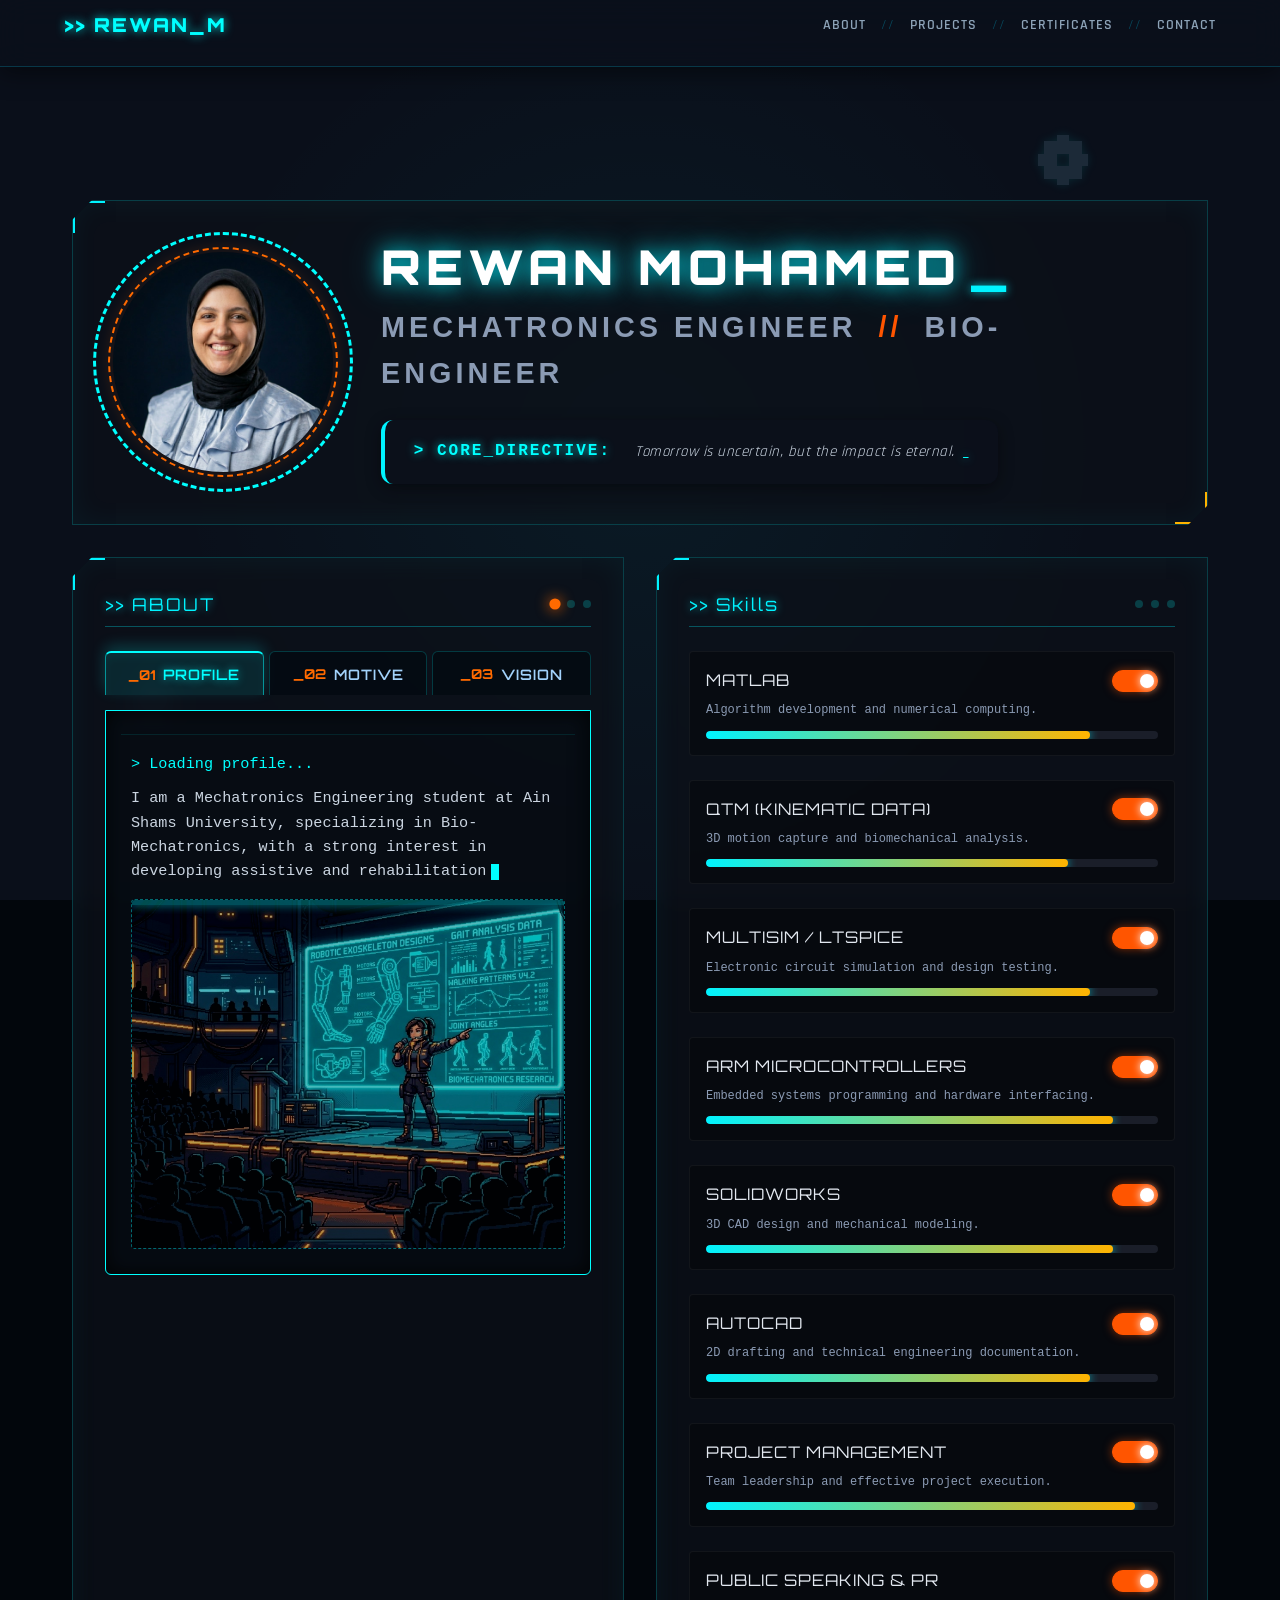
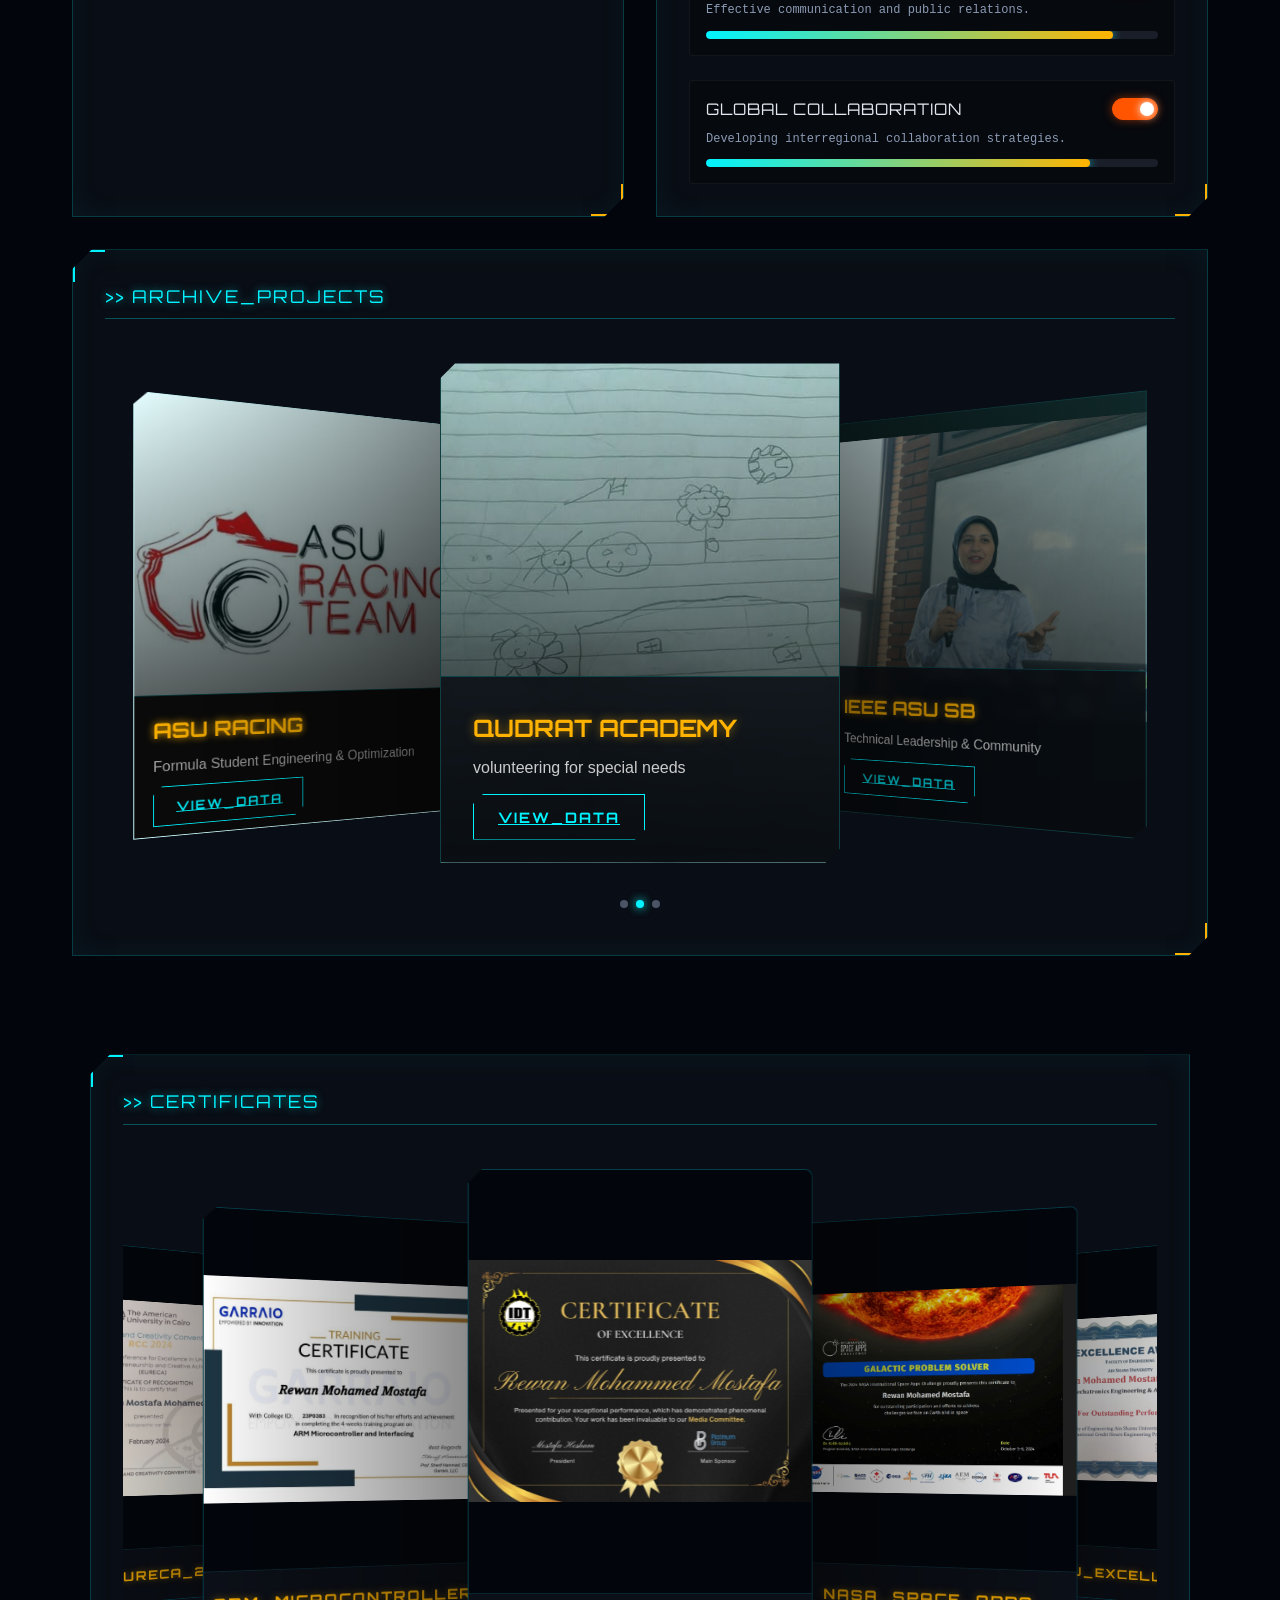
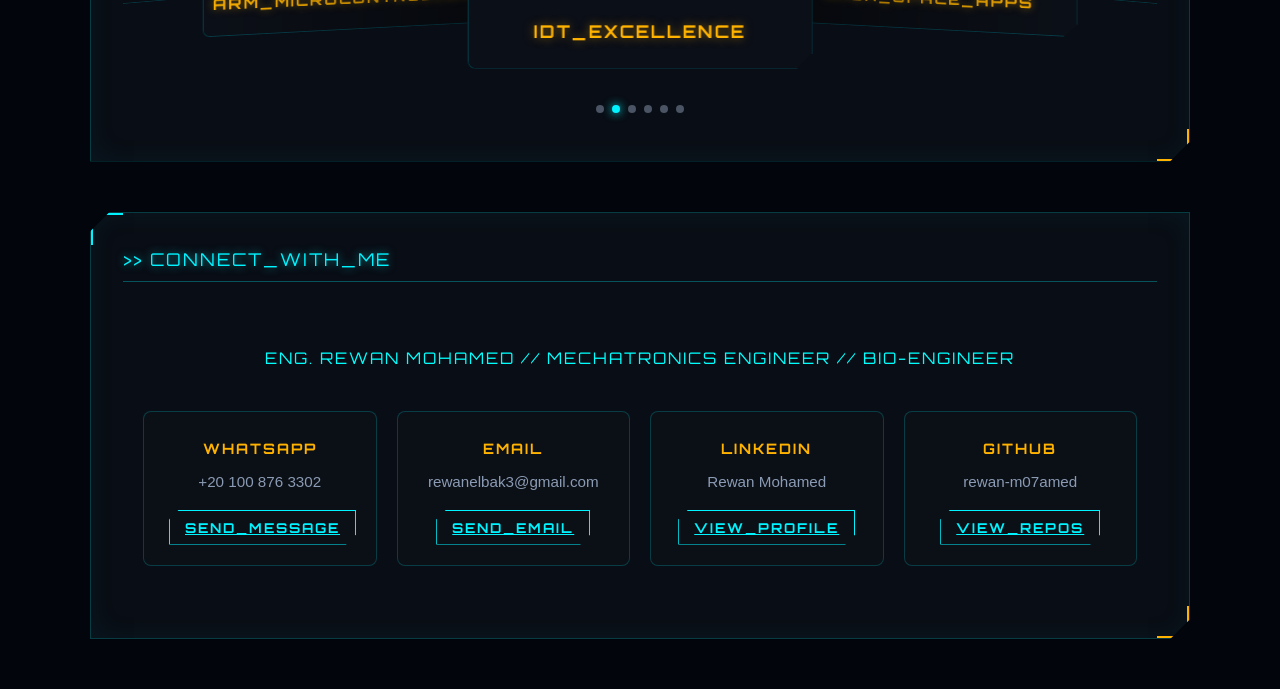
==== commit 4a338f3f: "Add files via upload" ====
--- a/index.html
+++ b/index.html
@@ -380,8 +380,7 @@
         </div>
 
         <!-- Navigation Arrows -->
-        <div class="swiper-button-next"></div>
-        <div class="swiper-button-prev"></div>
+
     </div>
 
     <!-- 3. Include your main script file at the end -->
--- a/style.css
+++ b/style.css
@@ -1,4 +1,28 @@
 @import url('https://fonts.googleapis.com/css2?family=Press+Start+2P&display=swap');
+
+/* ضبط عام لكل العناصر عشان الحواف متكبرش الحجم */
+* {
+    box-sizing: border-box;
+}
+
+/* جعل الصور مرنة وتلقائية الحجم */
+img,
+video {
+    max-width: 100%;
+    height: auto;
+    display: block;
+}
+
+/* تحويل أي حاجة واخدة عرض ثابت لعرض مرن */
+.container,
+.wrapper,
+section {
+    width: 100% !important;
+    max-width: 1200px;
+    /* تقدري تغيري الرقم ده حسب عرض موقعك الأصلي */
+    margin: 0 auto;
+    padding: 0 15px;
+}
 
 :root {
     --bg-dark: #07090e;
@@ -2268,45 +2292,203 @@
     transform: scale(1.05);
 }
 
+/* ==============================================================
+   📱 باتش إصلاح الأبعاد الثابتة للموبايل (بدون المساس بالتصميم)
+   ============================================================== */
+@media (max-width: 768px) {
+
+    /* 1. قفل العرض تماماً لمنع الخروج عن الشاشة */
+    html,
+    body {
+        overflow-x: hidden !important;
+        width: 100% !important;
+        max-width: 100vw !important;
+    }
+
+    * {
+        box-sizing: border-box !important;
+        max-width: 100vw !important;
+    }
+
+    /* 2. تحويل الشبكات (Grids) لأعمدة عشان متضربش بالعرض */
+    .dashboard,
+    .metrics-grid,
+    .phase-images-grid,
+    .contact-row,
+    .profile-content {
+        display: flex !important;
+        flex-direction: column !important;
+        width: 100% !important;
+        padding: 0 10px !important;
+        margin-top: 20px !important;
+    }
+
+    /* 3. إصلاح منطقة الصورة (Avatar) والدوائر */
+    .avatar-container {
+        width: 220px !important;
+        height: 220px !important;
+        margin: 0 auto 30px auto !important;
+    }
+
+    .radar-ring,
+    .inner-ring {
+        max-width: 250px !important;
+        max-height: 250px !important;
+    }
+
+    /* 4. إصلاح النصوص الكبيرة واللوجو عشان م تتقصش */
+    .neon-text {
+        font-size: 2.2rem !important;
+        white-space: normal !important;
+        word-wrap: break-word !important;
+        text-align: center !important;
+    }
+
+    .cyber-logo {
+        width: 140px !important;
+        /* تصغير اللوجو الضخم في الموبايل */
+        height: 140px !important;
+        margin: 0 auto !important;
+    }
+
+    /* 5. إصلاح الـ Tabs (Profile, Motive, Vision) */
+    .terminal-controls.top-tabs {
+        flex-direction: column !important;
+        width: 100% !important;
+        gap: 8px !important;
+    }
+
+    .cyber-tab {
+        width: 100% !important;
+        border-radius: 6px !important;
+        /* إغلاق الإطار من كل الجوانب */
+    }
+
+    /* 6. إصلاح الـ Quote Badge (الكلام المائل اللي كان بيتقص) */
+    .system-status.quote-badge {
+        flex-direction: column !important;
+        align-items: flex-start !important;
+        width: 100% !important;
+        height: auto !important;
+    }
+
+    /* 7. إصلاح كروت المشاريع والشهادات */
+    .swiper-slide {
+        width: 100% !important;
+        max-width: 320px !important;
+        margin: 0 auto !important;
+    }
+
+    /* 8. إصلاح كروت التواصل (Contact Cards) */
+    .contact-card-navy,
+    .contact-card {
+        width: 100% !important;
+        max-width: 100% !important;
+        min-width: unset !important;
+        margin-bottom: 15px !important;
+    }
+
+    /* 9. القائمة العلوية (Navbar) */
+    .cyber-navbar.veil-navbar {
+        flex-direction: column !important;
+        padding-bottom: 25px !important;
+    }
+
+    .nav-links {
+        flex-wrap: wrap !important;
+        justify-content: center !important;
+        gap: 10px !important;
+        margin-top: 10px !important;
+    }
+
+    .nav-item::after {
+        display: none !important;
+        /* إخفاء علامات // في الموبايل لتوفير المساحة */
+    }
+}
+
 /* =========================================
-   📱 MOBILE RESPONSIVENESS (تظبيط شاشات الموبايل)
+   تظبيط أماكن أسهم السلايدر (Next & Prev)
    ========================================= */
 
-@media (max-width: 768px) {
-
-    /* 1. تصغير اللوجو وتظبيط زواياه عشان يليق مع حجم الموبايل */
-    .cyber-logo {
-        width: 100px !important;
-        height: 100px !important;
-        padding: 10px !important;
-        border-radius: 20px 5px 20px 5px !important;
-    }
-
-    /* 2. سنترة العنوان واللوجو (نخليهم تحت بعض بدل جنب بعض عشان المساحة) */
-    .project-header>div {
-        flex-direction: column-reverse !important;
-        /* ده بيخلي اللوجو يجي فوق العنوان */
-        justify-content: center !important;
-        text-align: center;
-    }
-
-    /* 3. تصغير خط عنوان المشروع عشان ما يخرجش بره الشاشة */
-    .project-title {
-        font-size: 1.4rem !important;
-        line-height: 1.4;
-    }
-
-    /* 4. تظبيط كروت المشاريع (عشان لو الكلام كتير الكارت يطول معاه وميتقصش) */
-    .project-card {
-        height: auto !important;
-        min-height: 250px;
-        padding: 20px !important;
-    }
-
-    /* 5. تظبيط زرار الرجوع عشان يتسنتر */
-    .back-btn {
-        display: block !important;
-        text-align: center;
-        margin-bottom: 30px !important;
-    }
+/* 1. ندي مساحة من تحت للكروت عشان الأسهم تبان وماتغطيش على الكلام */
+.swiper,
+.swiper-container {
+    position: relative !important;
+    padding-bottom: 60px !important;
+}
+
+/* 2. نلغي مكان الأسهم الديفولت (اللي في نص الشاشة) وننزلهم تحت */
+.swiper-button-next,
+.swiper-button-prev {
+    position: absolute !important;
+    top: auto !important;
+    /* بيلغي التوسيط العمودي */
+    bottom: 0px !important;
+    /* بينزلهم تحت خالص */
+    width: 45px !important;
+    height: 45px !important;
+    border: 2px solid #00ffff !important;
+    /* الإطار اللبني */
+    border-radius: 50% !important;
+    /* بيخليهم شكل دايرة */
+    background: rgba(0, 0, 0, 0.6) !important;
+    /* خلفية شفافة شوية */
+    color: #00ffff !important;
+    /* لون السهم نفسه */
+    box-shadow: 0 0 10px rgba(0, 255, 255, 0.4) !important;
+    /* إضاءة نيون خفيفة */
+    z-index: 20 !important;
+    transition: all 0.3s ease;
+}
+
+/* تأثير لما تقفي عليهم بالماوس */
+.swiper-button-next:hover,
+.swiper-button-prev:hover {
+    background: rgba(0, 255, 255, 0.2) !important;
+    box-shadow: 0 0 20px rgba(0, 255, 255, 0.8) !important;
+}
+
+/* 3. نظبط مكان السهم الشمال */
+.swiper-button-prev {
+    left: 10px !important;
+}
+
+/* 4. نظبط مكان السهم اليمين */
+.swiper-button-next {
+    right: 10px !important;
+}
+
+/* تصغير حجم أيقونة السهم نفسها عشان تليق مع الدايرة */
+.swiper-button-next::after,
+.swiper-button-prev::after {
+    font-size: 20px !important;
+    font-weight: bold !important;
+}
+
+/* الخيار 1: إزالة الإطار الأبيض تمامًا */
+.cyber-logo.full-frame-photo {
+    border: 2px solid #00e5ff;
+    /* الحفاظ على لون الإطار الذهبي */
+    border-radius: 15px;
+    /* الحفاظ على الزوايا المدورة */
+    box-shadow: 0 0 10px rgba(255, 215, 0, 0.7);
+    /* الحفاظ على التوهج */
+
+    /* أهم تعديل لإزالة الإطار الأبيض: */
+    padding: 0;
+    /* إزالة كل الحشو الداخلي الأبيض */
+
+    /* تعديلات لضمان ملء الصورة للمساحة */
+    display: block;
+    margin: 0 auto;
+    /* التوسيط */
+    max-width: 100%;
+    /* التأكد من أنها تملأ العرض */
+    height: auto;
+    /* الحفاظ على نسبة العرض إلى الارتفاع */
+
+    /* هذا السطر مهم جداً لجعل الصورة تملأ الإطار تمامًا */
+    object-fit: cover;
+    /* قد يتم قص بعض الحواف بشكل طفيف لملء الإطار */
 }
